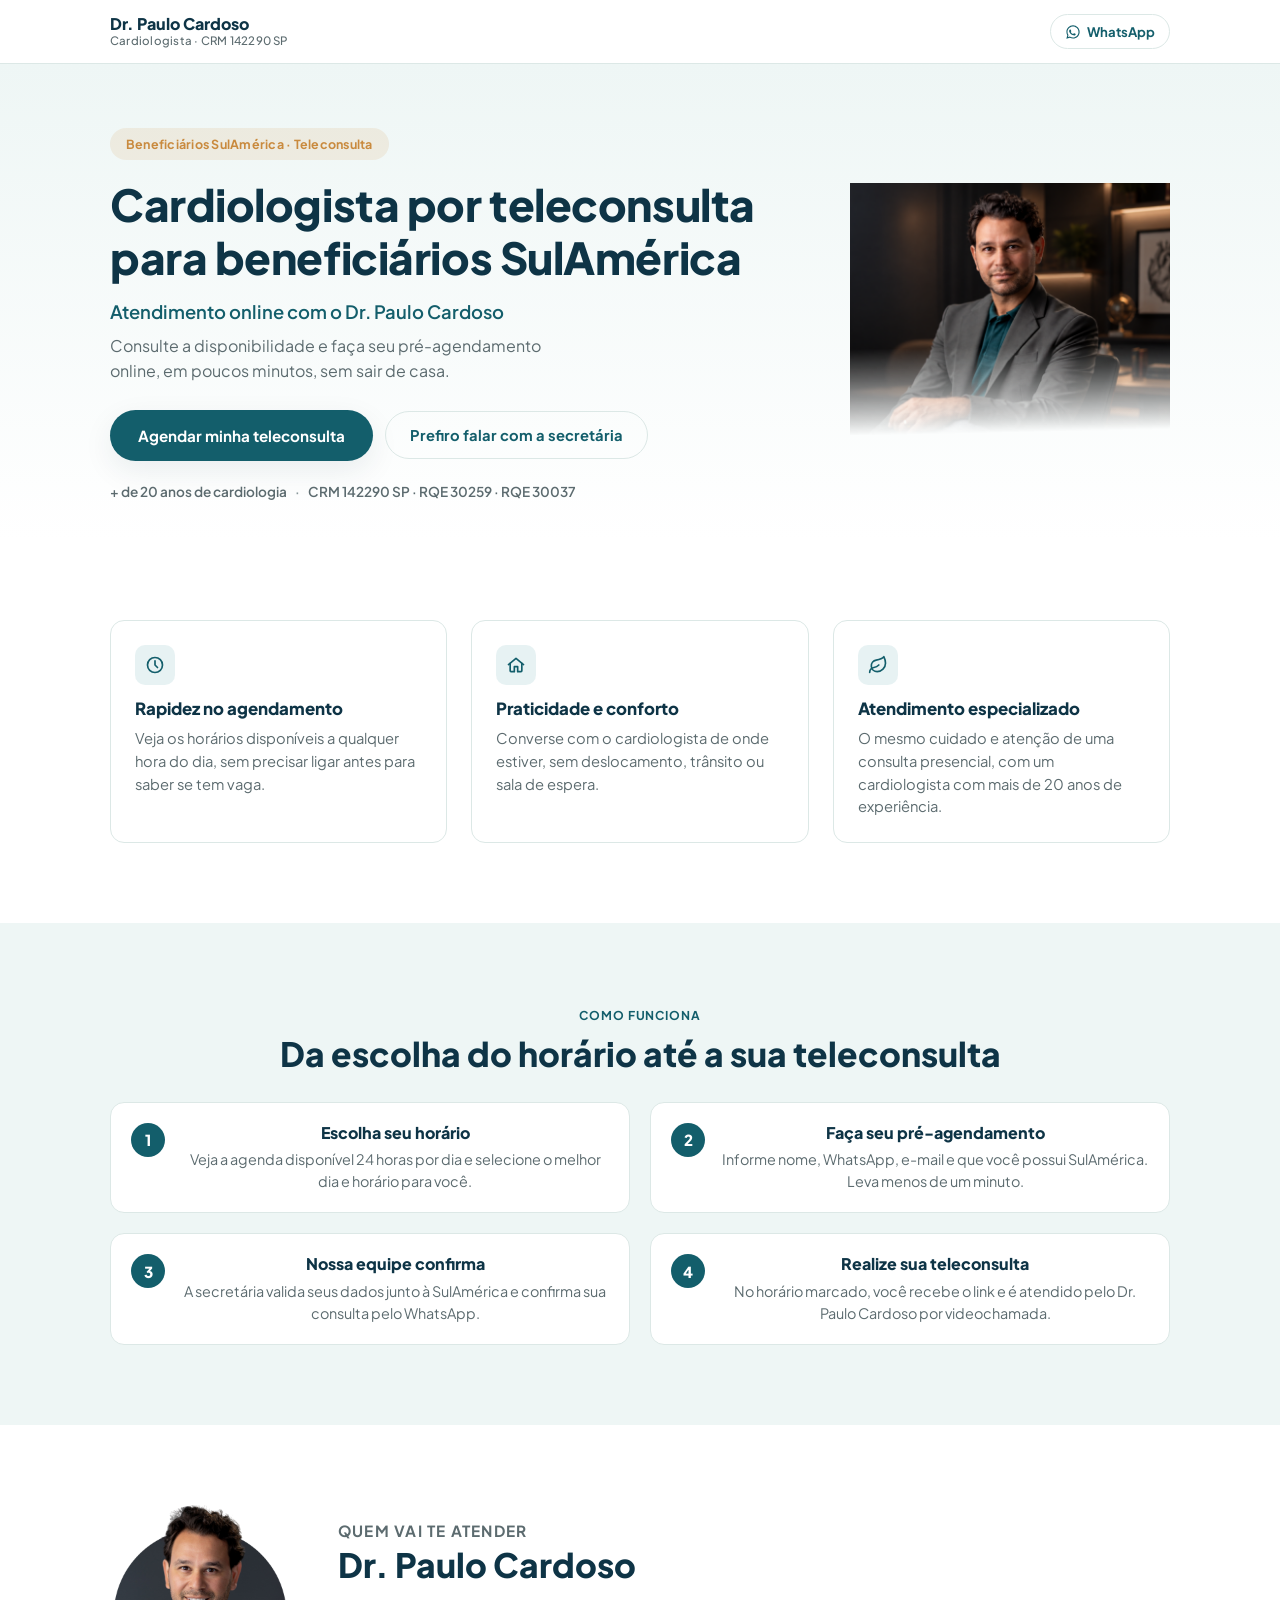
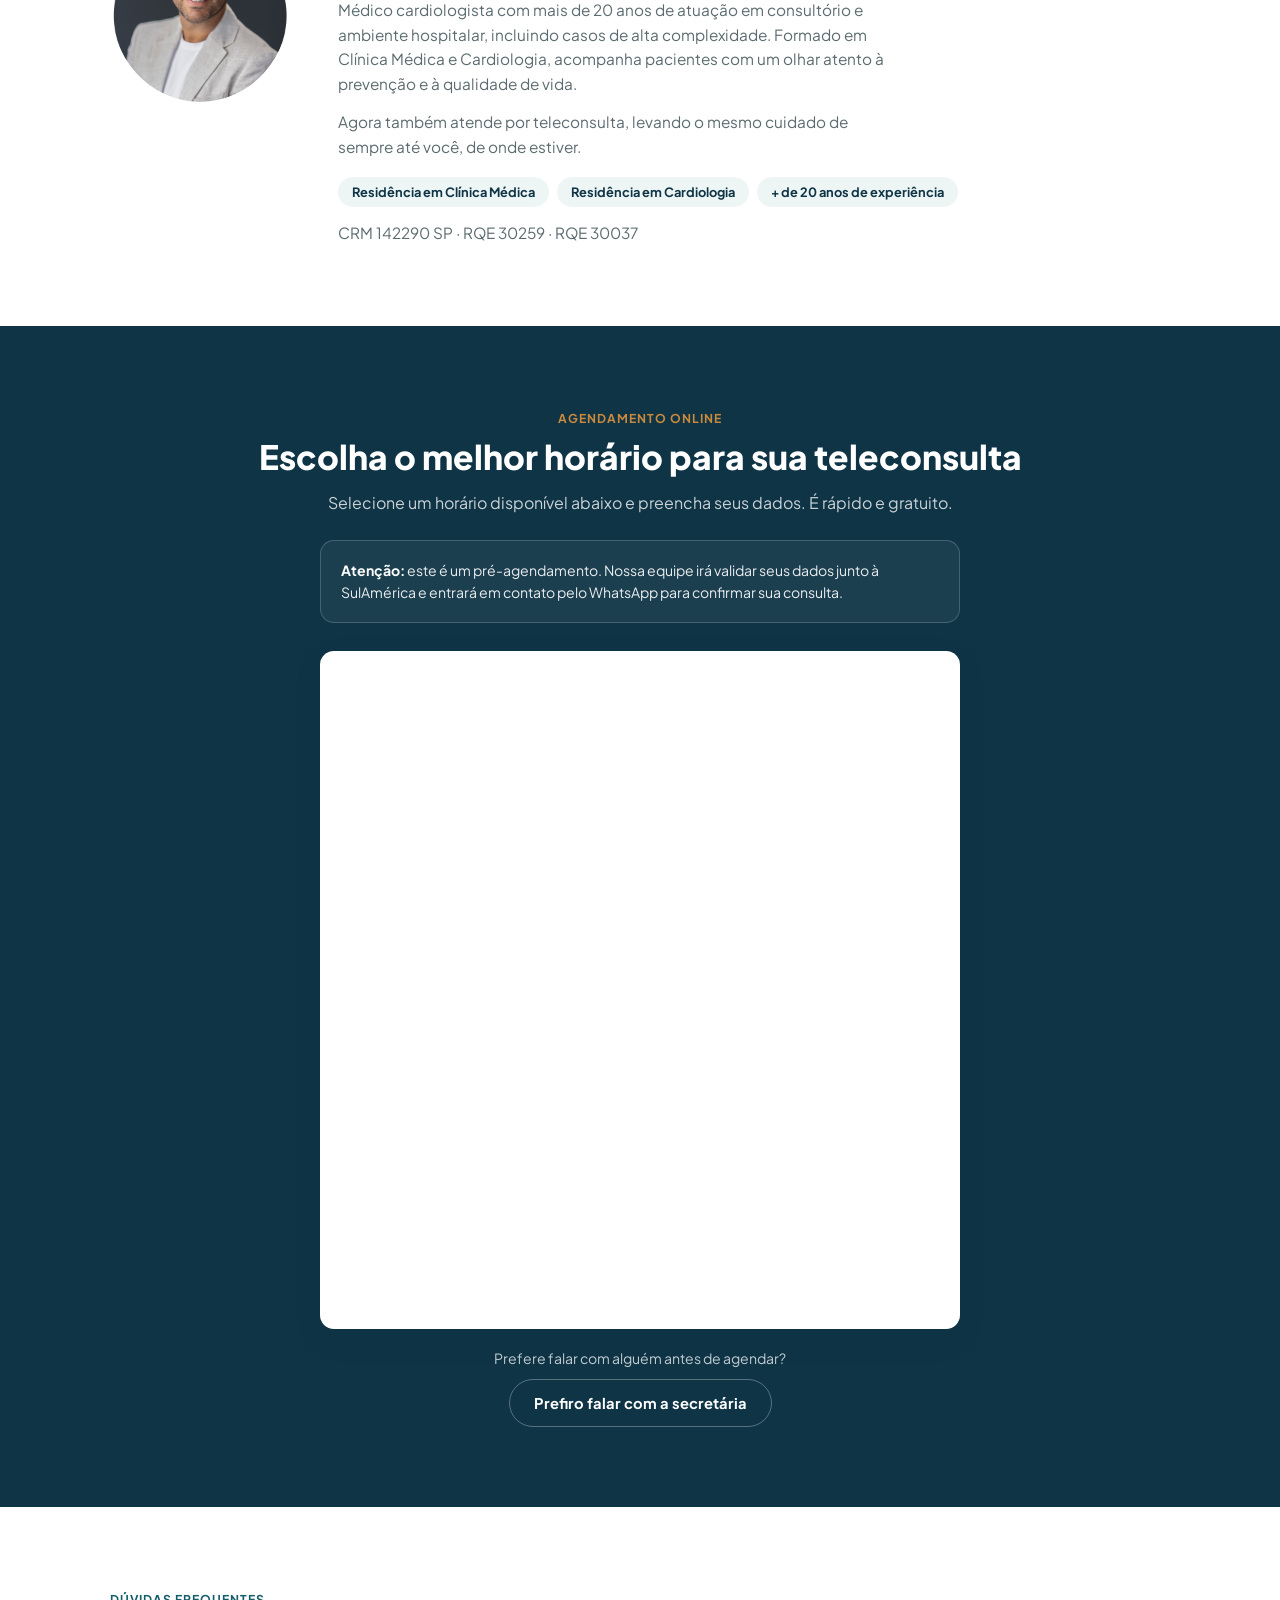
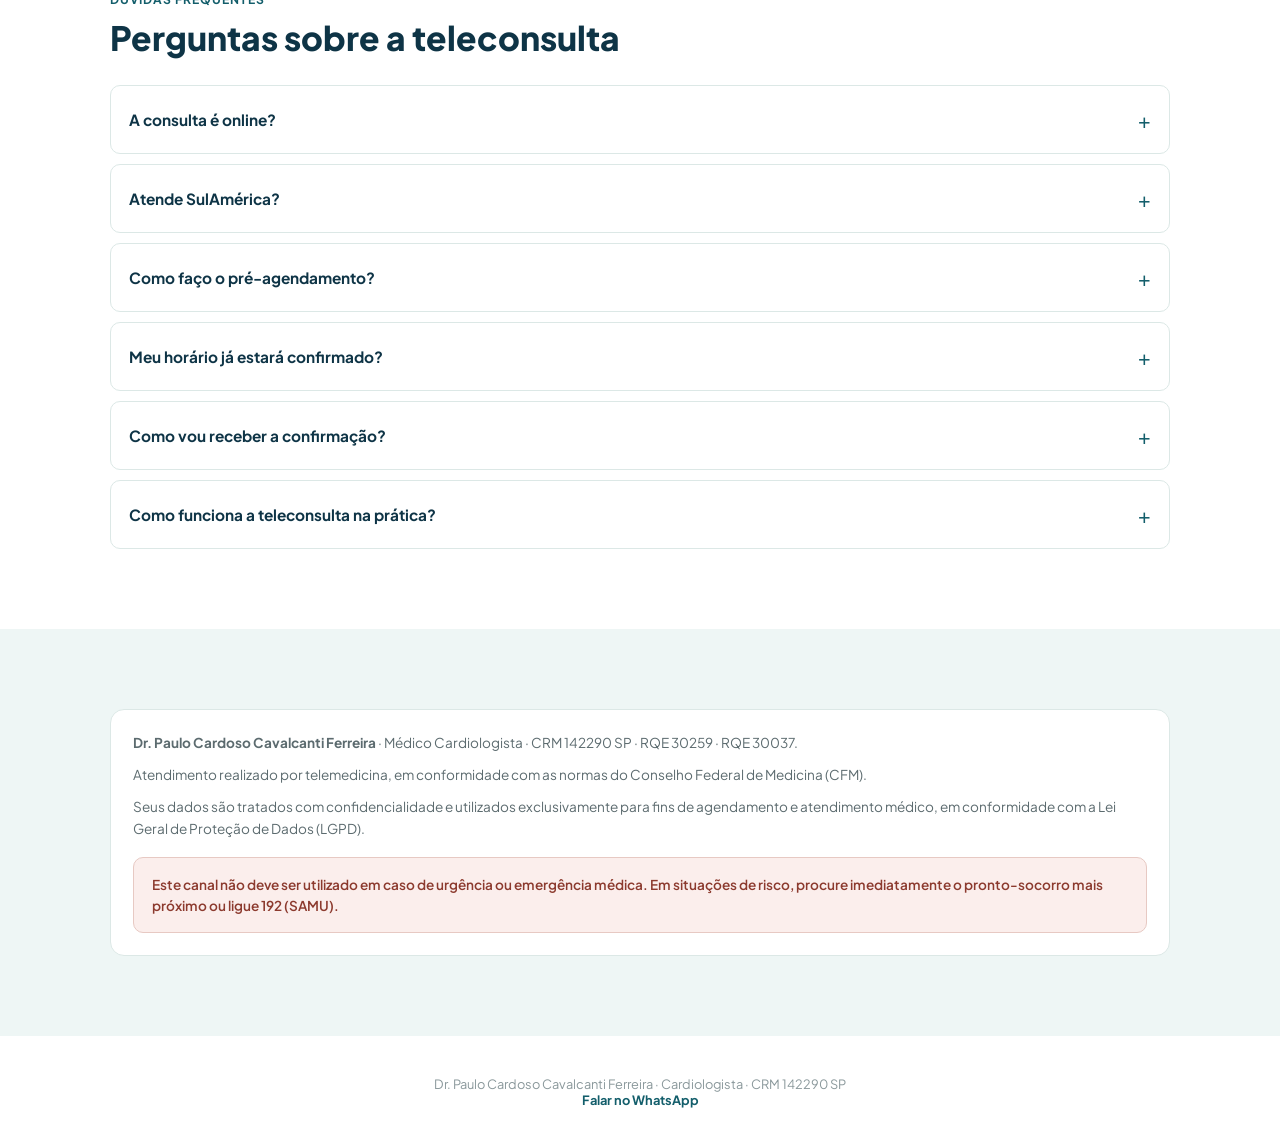
==== cardio-na-tela.html @ b30beec3 "Cria landing Cardio na Tela — teleconsulta SulAmérica Página independente para o funil de telemedici" ====
<!DOCTYPE html>
<html lang="pt-BR">
<head>
<meta charset="UTF-8" />
<meta name="viewport" content="width=device-width, initial-scale=1" />
<title>Cardiologista Online SulAmérica | Dr. Paulo Cardoso — Teleconsulta</title>
<meta name="description" content="Consulta online com cardiologista para beneficiários SulAmérica. Dr. Paulo Cardoso, mais de 20 anos de cardiologia. Faça seu pré-agendamento em poucos minutos, sem sair de casa." />
<meta name="robots" content="index, follow" />
<link rel="canonical" href="https://luzdavidasaude.com.br/cardio-na-tela" />

<!-- Open Graph -->
<meta property="og:type" content="website" />
<meta property="og:locale" content="pt_BR" />
<meta property="og:title" content="Cardiologista Online SulAmérica | Dr. Paulo Cardoso — Teleconsulta" />
<meta property="og:description" content="Atendimento por teleconsulta com o Dr. Paulo Cardoso para beneficiários SulAmérica. Agende em poucos minutos, sem sair de casa." />
<meta property="og:url" content="https://luzdavidasaude.com.br/cardio-na-tela" />
<meta property="og:image" content="https://luzdavidasaude.com.br/images/dr-paulo/dr-paulo-bio-foto.png" />
<meta name="twitter:card" content="summary_large_image" />

<link rel="preconnect" href="https://fonts.googleapis.com" />
<link rel="preconnect" href="https://fonts.gstatic.com" crossorigin />
<link href="https://fonts.googleapis.com/css2?family=Plus+Jakarta+Sans:wght@500;600;700;800&display=swap" rel="stylesheet" />
<link rel="stylesheet" href="cardio-na-tela.css" />

<!-- Meta Pixel Code -->
<script>
!function(f,b,e,v,n,t,s)
{if(f.fbq)return;n=f.fbq=function(){n.callMethod?
n.callMethod.apply(n,arguments):n.queue.push(arguments)};
if(!f._fbq)f._fbq=n;n.push=n;n.loaded=!0;n.version='2.0';
n.queue=[];t=b.createElement(e);t.async=!0;
t.src=v;s=b.getElementsByTagName(e)[0];
s.parentNode.insertBefore(t,s)}(window, document,'script',
'https://connect.facebook.net/en_US/fbevents.js');
fbq('init', '27556097847387788');
fbq('track', 'PageView');
</script>
<noscript><img height="1" width="1" style="display:none"
src="https://www.facebook.com/tr?id=27556097847387788&ev=PageView&noscript=1"
/></noscript>
<!-- End Meta Pixel Code -->

<!-- JSON-LD: Physician -->
<script type="application/ld+json">
{
  "@context": "https://schema.org",
  "@type": "Physician",
  "name": "Dr. Paulo Cardoso Cavalcanti Ferreira",
  "alternateName": "Dr. Paulo Cardoso",
  "medicalSpecialty": "Cardiovascular",
  "description": "Cardiologista com mais de 20 anos de experiência, atendimento por teleconsulta para beneficiários do convênio SulAmérica.",
  "url": "https://luzdavidasaude.com.br/cardio-na-tela",
  "image": "https://luzdavidasaude.com.br/images/dr-paulo/dr-paulo-bio-foto.png",
  "availableService": {
    "@type": "MedicalTherapy",
    "name": "Teleconsulta cardiológica",
    "description": "Consulta cardiológica realizada por videochamada."
  }
}
</script>

<!-- JSON-LD: FAQPage -->
<script type="application/ld+json">
{
  "@context": "https://schema.org",
  "@type": "FAQPage",
  "mainEntity": [
    {
      "@type": "Question",
      "name": "A consulta é online?",
      "acceptedAnswer": {
        "@type": "Answer",
        "text": "Sim. A consulta é 100% por videochamada (teleconsulta), com o mesmo cuidado e atenção de um atendimento presencial."
      }
    },
    {
      "@type": "Question",
      "name": "O Dr. Paulo Cardoso atende SulAmérica?",
      "acceptedAnswer": {
        "@type": "Answer",
        "text": "Sim. Este atendimento por teleconsulta é voltado especificamente para beneficiários do convênio SulAmérica."
      }
    },
    {
      "@type": "Question",
      "name": "Como faço o pré-agendamento?",
      "acceptedAnswer": {
        "@type": "Answer",
        "text": "Basta escolher um horário disponível na agenda online e informar seus dados básicos (nome, WhatsApp e e-mail). Leva menos de um minuto."
      }
    },
    {
      "@type": "Question",
      "name": "Meu horário já estará confirmado após o pré-agendamento?",
      "acceptedAnswer": {
        "@type": "Answer",
        "text": "Ainda não. É um pré-agendamento: nossa equipe valida seus dados junto à SulAmérica e confirma a consulta pelo WhatsApp."
      }
    },
    {
      "@type": "Question",
      "name": "Como vou receber a confirmação da consulta?",
      "acceptedAnswer": {
        "@type": "Answer",
        "text": "Pelo WhatsApp. Após a validação dos seus dados, nossa equipe entra em contato para confirmar data e horário."
      }
    },
    {
      "@type": "Question",
      "name": "Como funciona a teleconsulta na prática?",
      "acceptedAnswer": {
        "@type": "Answer",
        "text": "No dia e horário confirmados, você recebe um link de videochamada. Basta clicar no horário marcado para iniciar a consulta com o Dr. Paulo Cardoso, de onde estiver."
      }
    }
  ]
}
</script>
</head>
<body>

<main class="ctl-page">

  <header class="ctl-topbar">
    <div class="ctl-topbar-inner">
      <span class="ctl-brand">Dr. Paulo Cardoso <span class="ctl-brand-sub">Cardiologista · CRM 142290 SP</span></span>
      <a class="ctl-topbar-whatsapp" href="https://wa.me/5500000000000?text=Ol%C3%A1!%20Tenho%20SulAm%C3%A9rica%20e%20quero%20agendar%20uma%20teleconsulta%20com%20o%20Dr.%20Paulo%20Cardoso." target="_blank" rel="noopener noreferrer" data-ctl-whatsapp>
        <svg class="ctl-icon" viewBox="0 0 24 24" fill="currentColor"><path d="M12.04 2c-5.46 0-9.9 4.44-9.9 9.9 0 1.75.46 3.45 1.32 4.95L2 22l5.25-1.38a9.9 9.9 0 0 0 4.79 1.22h.01c5.46 0 9.9-4.44 9.9-9.9 0-2.64-1.03-5.12-2.9-6.99A9.82 9.82 0 0 0 12.04 2Zm0 1.67c2.19 0 4.25.85 5.8 2.4a8.2 8.2 0 0 1 2.4 5.83c0 4.55-3.7 8.24-8.25 8.24a8.2 8.2 0 0 1-4.19-1.15l-.3-.18-3.12.82.83-3.04-.2-.31a8.18 8.18 0 0 1-1.26-4.38c0-4.55 3.7-8.23 8.29-8.23Zm-4.42 4.6c-.16 0-.42.06-.64.3-.22.24-.84.82-.84 2s.86 2.32.98 2.48c.12.16 1.67 2.66 4.14 3.63 2.05.8 2.47.64 2.91.6.45-.04 1.46-.6 1.66-1.18.2-.58.2-1.07.14-1.18-.06-.1-.22-.16-.46-.28-.24-.12-1.46-.72-1.69-.8-.23-.08-.39-.12-.56.12-.16.24-.64.8-.78.97-.14.16-.29.18-.53.06-.24-.12-1.02-.38-1.94-1.2-.72-.64-1.2-1.43-1.34-1.67-.14-.24-.02-.37.1-.49.11-.11.24-.28.36-.42.12-.14.16-.24.24-.4.08-.16.04-.3-.02-.42-.06-.12-.56-1.37-.78-1.87-.2-.48-.41-.42-.56-.42Z"/></svg>
        WhatsApp
      </a>
    </div>
  </header>

  <!-- 1. HERO -->
  <section class="ctl-hero">
    <div class="ctl-hero-inner">
      <div class="ctl-hero-copy">
        <p class="ctl-chip">Beneficiários SulAmérica · Teleconsulta</p>
        <h1>Cardiologista por teleconsulta para beneficiários SulAmérica</h1>
        <p class="ctl-hero-sub">Atendimento online com o Dr. Paulo Cardoso</p>
        <p class="ctl-hero-text">Consulte a disponibilidade e faça seu pré-agendamento online, em poucos minutos, sem sair de casa.</p>
        <div class="ctl-hero-ctas">
          <a class="ctl-btn-primary" href="#agendar">Agendar minha teleconsulta</a>
          <a class="ctl-btn-ghost" href="https://wa.me/5500000000000?text=Ol%C3%A1!%20Tenho%20SulAm%C3%A9rica%20e%20quero%20agendar%20uma%20teleconsulta%20com%20o%20Dr.%20Paulo%20Cardoso." target="_blank" rel="noopener noreferrer" data-ctl-whatsapp>Prefiro falar com a secretária</a>
        </div>
        <div class="ctl-hero-trust">
          <span>+ de 20 anos de cardiologia</span>
          <span class="ctl-dot">·</span>
          <span>CRM 142290 SP · RQE 30259 · RQE 30037</span>
        </div>
      </div>
      <div class="ctl-hero-photo">
        <img src="images/dr-paulo/dr-paulo-cutout.png" alt="Dr. Paulo Cardoso, cardiologista, atendimento por teleconsulta para beneficiários SulAmérica" />
      </div>
    </div>
  </section>

  <!-- 2. PILARES -->
  <section class="ctl-section">
    <div class="ctl-wrap">
      <div class="ctl-pillars">
        <article class="ctl-pillar">
          <div class="ctl-pillar-icon">
            <svg viewBox="0 0 24 24" fill="none" stroke="currentColor" stroke-width="2" stroke-linecap="round" stroke-linejoin="round"><circle cx="12" cy="12" r="9"/><path d="M12 7v5l3 3"/></svg>
          </div>
          <h3>Rapidez no agendamento</h3>
          <p>Veja os horários disponíveis a qualquer hora do dia, sem precisar ligar antes para saber se tem vaga.</p>
        </article>
        <article class="ctl-pillar">
          <div class="ctl-pillar-icon">
            <svg viewBox="0 0 24 24" fill="none" stroke="currentColor" stroke-width="2" stroke-linecap="round" stroke-linejoin="round"><path d="M3 11.5 12 4l9 7.5"/><path d="M5 10v9a1 1 0 0 0 1 1h4v-6h4v6h4a1 1 0 0 0 1-1v-9"/></svg>
          </div>
          <h3>Praticidade e conforto</h3>
          <p>Converse com o cardiologista de onde estiver, sem deslocamento, trânsito ou sala de espera.</p>
        </article>
        <article class="ctl-pillar">
          <div class="ctl-pillar-icon">
            <svg viewBox="0 0 24 24" fill="none" stroke="currentColor" stroke-width="2" stroke-linecap="round" stroke-linejoin="round"><path d="M11 20A7 7 0 0 1 9.8 6.1C15.5 5 17 4.48 19 2c1 2 2 4.18 2 8 0 5.5-4.78 10-10 10Z"/><path d="M2 21c0-3 1.85-5.36 5.08-6C9.5 14.52 12 13 13 12"/></svg>
          </div>
          <h3>Atendimento especializado</h3>
          <p>O mesmo cuidado e atenção de uma consulta presencial, com um cardiologista com mais de 20 anos de experiência.</p>
        </article>
      </div>
    </div>
  </section>

  <!-- 3. COMO FUNCIONA -->
  <section class="ctl-section ctl-section-tint" id="como-funciona">
    <div class="ctl-wrap ctl-center">
      <p class="ctl-eyebrow">Como funciona</p>
      <h2 class="ctl-h2">Da escolha do horário até a sua teleconsulta</h2>
      <ol class="ctl-steps">
        <li>
          <span class="ctl-step-num">1</span>
          <div>
            <h3>Escolha seu horário</h3>
            <p>Veja a agenda disponível 24 horas por dia e selecione o melhor dia e horário para você.</p>
          </div>
        </li>
        <li>
          <span class="ctl-step-num">2</span>
          <div>
            <h3>Faça seu pré-agendamento</h3>
            <p>Informe nome, WhatsApp, e-mail e que você possui SulAmérica. Leva menos de um minuto.</p>
          </div>
        </li>
        <li>
          <span class="ctl-step-num">3</span>
          <div>
            <h3>Nossa equipe confirma</h3>
            <p>A secretária valida seus dados junto à SulAmérica e confirma sua consulta pelo WhatsApp.</p>
          </div>
        </li>
        <li>
          <span class="ctl-step-num">4</span>
          <div>
            <h3>Realize sua teleconsulta</h3>
            <p>No horário marcado, você recebe o link e é atendido pelo Dr. Paulo Cardoso por videochamada.</p>
          </div>
        </li>
      </ol>
    </div>
  </section>

  <!-- 4. SOBRE -->
  <section class="ctl-section" id="sobre">
    <div class="ctl-wrap">
      <div class="ctl-sobre">
        <div class="ctl-sobre-photo">
          <img src="images/dr-paulo/dr-paulo-bio-foto.png" alt="Dr. Paulo Cardoso" />
        </div>
        <div class="ctl-sobre-copy">
          <p class="ctl-eyebrow">Quem vai te atender</p>
          <h2 class="ctl-h2">Dr. Paulo Cardoso</h2>
          <p>Médico cardiologista com mais de 20 anos de atuação em consultório e ambiente hospitalar, incluindo casos de alta complexidade. Formado em Clínica Médica e Cardiologia, acompanha pacientes com um olhar atento à prevenção e à qualidade de vida.</p>
          <p>Agora também atende por teleconsulta, levando o mesmo cuidado de sempre até você, de onde estiver.</p>
          <ul class="ctl-credential-list">
            <li>Residência em Clínica Médica</li>
            <li>Residência em Cardiologia</li>
            <li>+ de 20 anos de experiência</li>
          </ul>
          <p class="ctl-crm-line">CRM 142290 SP · RQE 30259 · RQE 30037</p>
        </div>
      </div>
    </div>
  </section>

  <!-- 5. AGENDAR -->
  <section class="ctl-section ctl-section-dark ctl-center" id="agendar">
    <div class="ctl-wrap">
      <p class="ctl-eyebrow">Agendamento online</p>
      <h2 class="ctl-h2">Escolha o melhor horário para sua teleconsulta</h2>
      <p class="ctl-lede" style="margin-left:auto;margin-right:auto;">Selecione um horário disponível abaixo e preencha seus dados. É rápido e gratuito.</p>

      <div class="ctl-agendar-callout">
        <strong>Atenção:</strong> este é um pré-agendamento. Nossa equipe irá validar seus dados junto à SulAmérica e entrará em contato pelo WhatsApp para confirmar sua consulta.
      </div>

      <div class="ctl-calendly-card">
        <!-- Calendly inline widget — substituir data-url pelo link real da agenda antes de publicar -->
        <div class="ctl-calendly-wrap calendly-inline-widget" data-url="https://calendly.com/SUBSTITUIR-LINK-DA-AGENDA" style="min-width:280px;height:650px;"></div>
      </div>
      <script src="https://assets.calendly.com/assets/external/widget.js" async></script>

      <div class="ctl-agendar-alt">
        <p>Prefere falar com alguém antes de agendar?</p>
        <a class="ctl-btn-ghost" href="https://wa.me/5500000000000?text=Ol%C3%A1!%20Tenho%20SulAm%C3%A9rica%20e%20quero%20agendar%20uma%20teleconsulta%20com%20o%20Dr.%20Paulo%20Cardoso." target="_blank" rel="noopener noreferrer" data-ctl-whatsapp>Prefiro falar com a secretária</a>
      </div>
    </div>
  </section>

  <!-- 6. FAQ -->
  <section class="ctl-section" id="faq">
    <div class="ctl-wrap">
      <p class="ctl-eyebrow">Dúvidas frequentes</p>
      <h2 class="ctl-h2">Perguntas sobre a teleconsulta</h2>
      <div class="ctl-faq">
        <details>
          <summary>A consulta é online?</summary>
          <p>Sim. A consulta é 100% por videochamada (teleconsulta), com o mesmo cuidado e atenção de um atendimento presencial.</p>
        </details>
        <details>
          <summary>Atende SulAmérica?</summary>
          <p>Sim. Este atendimento por teleconsulta é voltado especificamente para beneficiários do convênio SulAmérica.</p>
        </details>
        <details>
          <summary>Como faço o pré-agendamento?</summary>
          <p>Basta escolher um horário disponível na agenda online acima e informar seus dados básicos (nome, WhatsApp e e-mail). Leva menos de um minuto.</p>
        </details>
        <details>
          <summary>Meu horário já estará confirmado?</summary>
          <p>Ainda não. O que você faz na agenda é um pré-agendamento: nossa equipe valida seus dados junto à SulAmérica e confirma a consulta pelo WhatsApp.</p>
        </details>
        <details>
          <summary>Como vou receber a confirmação?</summary>
          <p>Pelo WhatsApp. Após a validação dos seus dados, nossa equipe entra em contato para confirmar data e horário da sua teleconsulta.</p>
        </details>
        <details>
          <summary>Como funciona a teleconsulta na prática?</summary>
          <p>No dia e horário confirmados, você recebe um link de videochamada. Basta clicar no horário marcado para iniciar a consulta com o Dr. Paulo Cardoso, de onde estiver.</p>
        </details>
      </div>
    </div>
  </section>

  <!-- 7. INFORMAÇÕES / LGPD -->
  <section class="ctl-section ctl-section-tint">
    <div class="ctl-wrap">
      <div class="ctl-info-card">
        <p><strong>Dr. Paulo Cardoso Cavalcanti Ferreira</strong> · Médico Cardiologista · CRM 142290 SP · RQE 30259 · RQE 30037.</p>
        <p>Atendimento realizado por telemedicina, em conformidade com as normas do Conselho Federal de Medicina (CFM).</p>
        <p>Seus dados são tratados com confidencialidade e utilizados exclusivamente para fins de agendamento e atendimento médico, em conformidade com a Lei Geral de Proteção de Dados (LGPD).</p>
        <div class="ctl-emergency">
          Este canal não deve ser utilizado em caso de urgência ou emergência médica. Em situações de risco, procure imediatamente o pronto-socorro mais próximo ou ligue 192 (SAMU).
        </div>
      </div>
    </div>
  </section>

  <!-- FOOTER -->
  <footer class="ctl-footer">
    <p>Dr. Paulo Cardoso Cavalcanti Ferreira · Cardiologista · CRM 142290 SP</p>
    <p><a href="https://wa.me/5500000000000" target="_blank" rel="noopener noreferrer" data-ctl-whatsapp>Falar no WhatsApp</a></p>
  </footer>

  <!-- STICKY CTA MOBILE -->
  <div class="ctl-sticky-cta">
    <a class="ctl-btn-primary" href="#agendar">Agendar teleconsulta</a>
  </div>

</main>

<script>
  // Dispara evento Contact do Meta Pixel ao clicar em qualquer botão de WhatsApp
  document.querySelectorAll('[data-ctl-whatsapp]').forEach(function (el) {
    el.addEventListener('click', function () {
      if (typeof fbq === 'function') fbq('track', 'Contact');
    });
  });

  // Dispara evento Lead do Meta Pixel quando o pré-agendamento é concluído no Calendly
  window.addEventListener('message', function (e) {
    if (e.data && e.data.event === 'calendly.event_scheduled') {
      if (typeof fbq === 'function') fbq('track', 'Lead');
    }
  });
</script>

</body>
</html>
---- cardio-na-tela.css ----
/* Cardio na Tela — Teleconsulta SulAmérica com o Dr. Paulo Cardoso */
/* Identidade própria, separada da Luz da Vida: tom "saúde digital" claro, */
/* rápido e objetivo — não a estética premium grafite/champagne da consulta particular. */

:root {
  --ctl-navy: #0e3446;
  --ctl-navy-deep: #082531;
  --ctl-teal: #1c7d8c;
  --ctl-teal-dark: #135e6b;
  --ctl-teal-soft: rgba(28, 125, 140, 0.1);
  --ctl-mint: #eef6f5;
  --ctl-white: #ffffff;
  --ctl-ink: #152228;
  --ctl-grey: #5c6b6f;
  --ctl-grey-soft: #8a989b;
  --ctl-line: #dce8e6;
  --ctl-amber: #c98a3e;
  --ctl-amber-soft: rgba(201, 138, 62, 0.12);
  --ctl-danger-bg: #fbeeec;
  --ctl-danger-line: #e7c9c3;
  --ctl-danger-text: #8c3a2e;
  --ctl-font: "Plus Jakarta Sans", -apple-system, "Segoe UI", sans-serif;
  --ctl-radius: 14px;
  --ctl-radius-sm: 10px;
  --ctl-shadow: 0 10px 30px rgba(14, 52, 70, 0.08);
}

html,
body {
  margin: 0;
  overflow-x: hidden;
  scroll-behavior: smooth;
}

body {
  background: var(--ctl-white);
}

.ctl-page {
  font-family: var(--ctl-font);
  color: var(--ctl-ink);
  background: var(--ctl-white);
}

.ctl-page * {
  box-sizing: border-box;
}

.ctl-wrap {
  max-width: 1100px;
  margin: 0 auto;
  padding: 0 20px;
}

h1,
h2,
h3 {
  font-family: var(--ctl-font);
  margin: 0;
  color: var(--ctl-navy);
  line-height: 1.2;
}

p {
  margin: 0;
}

a {
  color: inherit;
}

/* ---- Topbar ---- */

.ctl-topbar {
  position: sticky;
  top: 0;
  z-index: 20;
  background: var(--ctl-white);
  border-bottom: 1px solid var(--ctl-line);
}

.ctl-topbar-inner {
  max-width: 1100px;
  margin: 0 auto;
  padding: 14px 20px;
  display: flex;
  align-items: center;
  justify-content: space-between;
  gap: 12px;
}

.ctl-brand {
  font-weight: 800;
  font-size: 1rem;
  color: var(--ctl-navy);
  display: flex;
  flex-direction: column;
  line-height: 1.25;
}

.ctl-brand-sub {
  font-weight: 500;
  font-size: 0.72rem;
  color: var(--ctl-grey);
  letter-spacing: 0.02em;
}

.ctl-topbar-whatsapp {
  display: inline-flex;
  align-items: center;
  gap: 6px;
  text-decoration: none;
  font-weight: 700;
  font-size: 0.82rem;
  color: var(--ctl-teal-dark);
  border: 1px solid var(--ctl-line);
  border-radius: 999px;
  padding: 8px 14px;
  white-space: nowrap;
  transition: border-color 0.2s ease, background 0.2s ease;
}

.ctl-topbar-whatsapp:hover {
  border-color: var(--ctl-teal);
  background: var(--ctl-teal-soft);
}

.ctl-topbar-whatsapp .ctl-icon {
  width: 16px;
  height: 16px;
  flex-shrink: 0;
}

/* ---- Sections / generic ---- */

.ctl-section {
  padding: 56px 0;
}

.ctl-section-tint {
  background: var(--ctl-mint);
}

.ctl-section-dark {
  background: var(--ctl-navy);
  color: var(--ctl-white);
}

.ctl-section-dark h2,
.ctl-section-dark h3 {
  color: var(--ctl-white);
}

.ctl-eyebrow {
  display: inline-flex;
  align-items: center;
  gap: 8px;
  font-weight: 700;
  font-size: 0.76rem;
  letter-spacing: 0.08em;
  text-transform: uppercase;
  color: var(--ctl-teal-dark);
  margin: 0 0 10px;
}

.ctl-section-dark .ctl-eyebrow {
  color: var(--ctl-amber);
}

.ctl-center {
  text-align: center;
}

.ctl-h2 {
  font-size: 1.7rem;
  font-weight: 800;
  text-wrap: balance;
}

.ctl-lede {
  margin: 14px 0 0;
  color: var(--ctl-grey);
  font-size: 1rem;
  line-height: 1.6;
  max-width: 640px;
}

.ctl-section-dark .ctl-lede {
  color: rgba(255, 255, 255, 0.78);
}

/* ---- Buttons ---- */

.ctl-btn-primary {
  display: inline-flex;
  align-items: center;
  justify-content: center;
  gap: 8px;
  background: var(--ctl-teal-dark);
  color: var(--ctl-white);
  text-decoration: none;
  font-weight: 700;
  font-size: 0.95rem;
  padding: 16px 28px;
  border-radius: 999px;
  box-shadow: var(--ctl-shadow);
  transition: background 0.2s ease, transform 0.15s ease;
  border: none;
  cursor: pointer;
}

.ctl-btn-primary:hover {
  background: var(--ctl-teal);
  transform: translateY(-1px);
}

.ctl-btn-ghost {
  display: inline-flex;
  align-items: center;
  justify-content: center;
  gap: 8px;
  background: transparent;
  color: var(--ctl-teal-dark);
  text-decoration: none;
  font-weight: 700;
  font-size: 0.92rem;
  padding: 14px 24px;
  border-radius: 999px;
  border: 1.5px solid var(--ctl-line);
  transition: border-color 0.2s ease, background 0.2s ease;
}

.ctl-btn-ghost:hover {
  border-color: var(--ctl-teal);
  background: var(--ctl-teal-soft);
}

.ctl-section-dark .ctl-btn-ghost {
  color: var(--ctl-white);
  border-color: rgba(255, 255, 255, 0.3);
}

.ctl-section-dark .ctl-btn-ghost:hover {
  border-color: var(--ctl-white);
  background: rgba(255, 255, 255, 0.08);
}

/* ---- Hero ---- */

.ctl-hero {
  background: linear-gradient(180deg, var(--ctl-mint) 0%, var(--ctl-white) 100%);
  padding: 40px 0 24px;
}

.ctl-hero-inner {
  max-width: 1100px;
  margin: 0 auto;
  padding: 0 20px;
  display: flex;
  flex-direction: column-reverse;
  gap: 24px;
  align-items: center;
}

.ctl-hero-copy {
  text-align: center;
}

.ctl-chip {
  display: inline-flex;
  align-items: center;
  gap: 8px;
  background: var(--ctl-amber-soft);
  color: var(--ctl-amber);
  font-weight: 700;
  font-size: 0.78rem;
  letter-spacing: 0.02em;
  padding: 8px 16px;
  border-radius: 999px;
  margin: 0 0 18px;
}

.ctl-hero h1 {
  font-size: 2rem;
  font-weight: 800;
  letter-spacing: -0.01em;
  text-wrap: balance;
}

.ctl-hero-sub {
  margin: 16px 0 0;
  font-size: 1.15rem;
  font-weight: 600;
  color: var(--ctl-teal-dark);
}

.ctl-hero-text {
  margin: 10px 0 0;
  font-size: 1rem;
  color: var(--ctl-grey);
  line-height: 1.6;
  max-width: 480px;
  margin-left: auto;
  margin-right: auto;
}

.ctl-hero-ctas {
  display: flex;
  flex-direction: column;
  gap: 12px;
  margin: 26px 0 0;
  align-items: center;
}

.ctl-hero-trust {
  margin: 22px 0 0;
  display: flex;
  align-items: center;
  justify-content: center;
  gap: 8px;
  flex-wrap: wrap;
  font-size: 0.85rem;
  color: var(--ctl-grey);
  font-weight: 600;
}

.ctl-dot {
  color: var(--ctl-grey-soft);
}

.ctl-hero-photo {
  width: min(280px, 70vw);
  margin: 0 auto;
}

.ctl-hero-photo img {
  display: block;
  width: 100%;
  height: auto;
}

/* ---- Pillars ---- */

.ctl-pillars {
  display: grid;
  grid-template-columns: 1fr;
  gap: 16px;
}

.ctl-pillar {
  background: var(--ctl-white);
  border: 1px solid var(--ctl-line);
  border-radius: var(--ctl-radius);
  padding: 24px;
  text-align: left;
}

.ctl-pillar-icon {
  width: 40px;
  height: 40px;
  border-radius: 10px;
  background: var(--ctl-teal-soft);
  color: var(--ctl-teal-dark);
  display: flex;
  align-items: center;
  justify-content: center;
  margin: 0 0 14px;
}

.ctl-pillar-icon svg {
  width: 20px;
  height: 20px;
}

.ctl-pillar h3 {
  font-size: 1.05rem;
  font-weight: 800;
  margin: 0 0 8px;
}

.ctl-pillar p {
  font-size: 0.92rem;
  color: var(--ctl-grey);
  line-height: 1.55;
}

/* ---- Steps ---- */

.ctl-steps {
  list-style: none;
  margin: 28px 0 0;
  padding: 0;
  display: grid;
  grid-template-columns: 1fr;
  gap: 18px;
}

.ctl-steps li {
  display: flex;
  gap: 16px;
  align-items: flex-start;
  background: var(--ctl-white);
  border: 1px solid var(--ctl-line);
  border-radius: var(--ctl-radius);
  padding: 20px;
}

.ctl-step-num {
  flex-shrink: 0;
  width: 34px;
  height: 34px;
  border-radius: 50%;
  background: var(--ctl-teal-dark);
  color: var(--ctl-white);
  font-weight: 800;
  font-size: 0.95rem;
  display: flex;
  align-items: center;
  justify-content: center;
}

.ctl-steps h3 {
  font-size: 1rem;
  font-weight: 800;
  margin: 0 0 6px;
}

.ctl-steps p {
  font-size: 0.9rem;
  color: var(--ctl-grey);
  line-height: 1.55;
}

/* ---- Sobre ---- */

.ctl-sobre {
  display: flex;
  flex-direction: column;
  gap: 28px;
  align-items: center;
}

.ctl-sobre-photo {
  width: min(180px, 50vw);
  flex-shrink: 0;
}

.ctl-sobre-photo img {
  display: block;
  width: 100%;
  height: auto;
  border-radius: 50%;
}

.ctl-sobre-copy {
  text-align: center;
}

.ctl-sobre-copy p {
  margin: 14px 0 0;
  color: var(--ctl-grey);
  line-height: 1.6;
  font-size: 0.96rem;
}

.ctl-credential-list {
  list-style: none;
  margin: 18px 0 0;
  padding: 0;
  display: inline-flex;
  flex-wrap: wrap;
  gap: 8px;
  justify-content: center;
}

.ctl-credential-list li {
  background: var(--ctl-mint);
  color: var(--ctl-navy);
  font-size: 0.8rem;
  font-weight: 700;
  padding: 7px 14px;
  border-radius: 999px;
}

.ctl-crm-line {
  margin: 18px 0 0;
  font-size: 0.82rem;
  color: var(--ctl-grey-soft);
}

/* ---- Agendar ---- */

.ctl-agendar-callout {
  background: rgba(255, 255, 255, 0.06);
  border: 1px solid rgba(255, 255, 255, 0.18);
  border-radius: var(--ctl-radius);
  padding: 18px 20px;
  margin: 24px 0 0;
  font-size: 0.88rem;
  line-height: 1.6;
  color: rgba(255, 255, 255, 0.9);
  text-align: left;
  max-width: 640px;
  margin-left: auto;
  margin-right: auto;
}

.ctl-agendar-callout strong {
  color: var(--ctl-white);
}

.ctl-calendly-card {
  background: var(--ctl-white);
  border-radius: var(--ctl-radius);
  padding: 14px;
  margin: 28px auto 0;
  max-width: 640px;
  box-shadow: var(--ctl-shadow);
}

.ctl-calendly-wrap {
  min-height: 650px;
}

.ctl-agendar-alt {
  margin: 20px 0 0;
  font-size: 0.88rem;
  color: rgba(255, 255, 255, 0.75);
}

.ctl-agendar-alt .ctl-btn-ghost {
  margin-top: 12px;
}

/* ---- FAQ ---- */

.ctl-faq {
  margin: 28px 0 0;
  display: flex;
  flex-direction: column;
  gap: 10px;
}

.ctl-faq details {
  background: var(--ctl-white);
  border: 1px solid var(--ctl-line);
  border-radius: var(--ctl-radius-sm);
  padding: 4px 18px;
}

.ctl-faq summary {
  cursor: pointer;
  list-style: none;
  padding: 16px 0;
  font-weight: 700;
  font-size: 0.96rem;
  color: var(--ctl-navy);
  display: flex;
  align-items: center;
  justify-content: space-between;
  gap: 12px;
}

.ctl-faq summary::-webkit-details-marker {
  display: none;
}

.ctl-faq summary::after {
  content: "+";
  font-size: 1.3rem;
  font-weight: 400;
  color: var(--ctl-teal-dark);
  flex-shrink: 0;
  transition: transform 0.2s ease;
}

.ctl-faq details[open] summary::after {
  transform: rotate(45deg);
}

.ctl-faq p {
  margin: 0 0 16px;
  font-size: 0.9rem;
  color: var(--ctl-grey);
  line-height: 1.6;
}

/* ---- Info / LGPD ---- */

.ctl-info-card {
  background: var(--ctl-white);
  border: 1px solid var(--ctl-line);
  border-radius: var(--ctl-radius);
  padding: 22px;
  font-size: 0.85rem;
  color: var(--ctl-grey);
  line-height: 1.6;
}

.ctl-info-card p + p {
  margin-top: 10px;
}

.ctl-emergency {
  margin-top: 18px;
  background: var(--ctl-danger-bg);
  border: 1px solid var(--ctl-danger-line);
  border-radius: var(--ctl-radius-sm);
  padding: 16px 18px;
  color: var(--ctl-danger-text);
  font-size: 0.85rem;
  font-weight: 600;
  line-height: 1.55;
}

/* ---- Footer ---- */

.ctl-footer {
  padding: 32px 0 100px;
  text-align: center;
  color: var(--ctl-grey-soft);
  font-size: 0.8rem;
}

.ctl-footer a {
  color: var(--ctl-teal-dark);
  font-weight: 700;
  text-decoration: none;
}

/* ---- Sticky mobile CTA ---- */

.ctl-sticky-cta {
  position: fixed;
  left: 0;
  right: 0;
  bottom: 0;
  z-index: 30;
  background: var(--ctl-white);
  border-top: 1px solid var(--ctl-line);
  padding: 12px 16px calc(12px + env(safe-area-inset-bottom, 0px));
  box-shadow: 0 -6px 20px rgba(14, 52, 70, 0.1);
}

.ctl-sticky-cta .ctl-btn-primary {
  width: 100%;
}

/* ---- Icons ---- */

.ctl-icon {
  width: 18px;
  height: 18px;
}

/* ---- Desktop ---- */

@media (min-width: 760px) {
  .ctl-section {
    padding: 80px 0;
  }

  .ctl-hero {
    padding: 64px 0 40px;
  }

  .ctl-hero-inner {
    flex-direction: row;
    text-align: left;
    gap: 56px;
  }

  .ctl-hero-copy {
    text-align: left;
    flex: 1;
  }

  .ctl-hero h1 {
    font-size: 2.75rem;
  }

  .ctl-hero-text {
    margin-left: 0;
    margin-right: 0;
  }

  .ctl-hero-ctas {
    flex-direction: row;
    align-items: center;
    justify-content: flex-start;
  }

  .ctl-hero-trust {
    justify-content: flex-start;
  }

  .ctl-hero-photo {
    width: 320px;
    flex-shrink: 0;
  }

  .ctl-h2 {
    font-size: 2.1rem;
  }

  .ctl-pillars {
    grid-template-columns: repeat(3, 1fr);
    gap: 24px;
  }

  .ctl-steps {
    grid-template-columns: repeat(2, 1fr);
    gap: 20px;
  }

  .ctl-sobre {
    flex-direction: row;
    text-align: left;
    gap: 48px;
    align-items: flex-start;
  }

  .ctl-sobre-copy {
    text-align: left;
  }

  .ctl-sobre-copy p {
    max-width: 560px;
  }

  .ctl-credential-list {
    justify-content: flex-start;
  }

  .ctl-sticky-cta {
    display: none;
  }

  .ctl-footer {
    padding: 40px 0;
  }
}
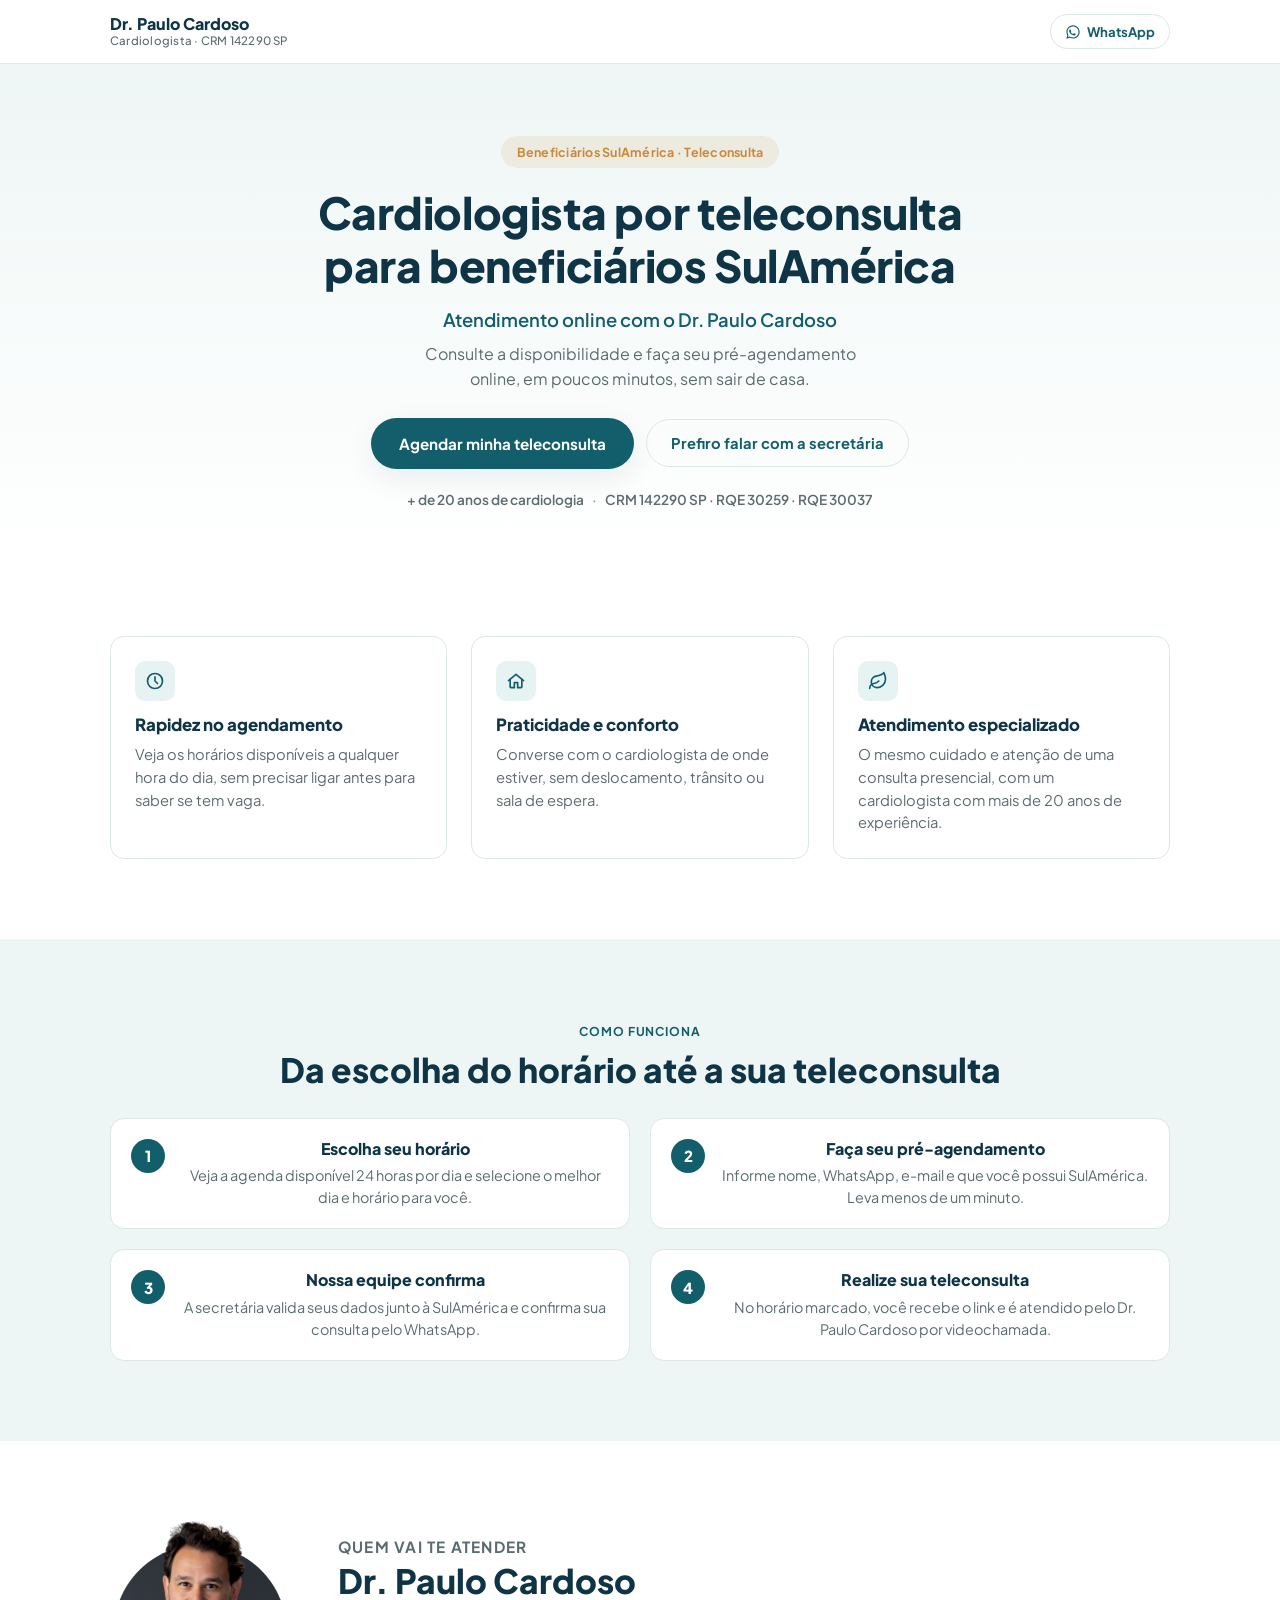
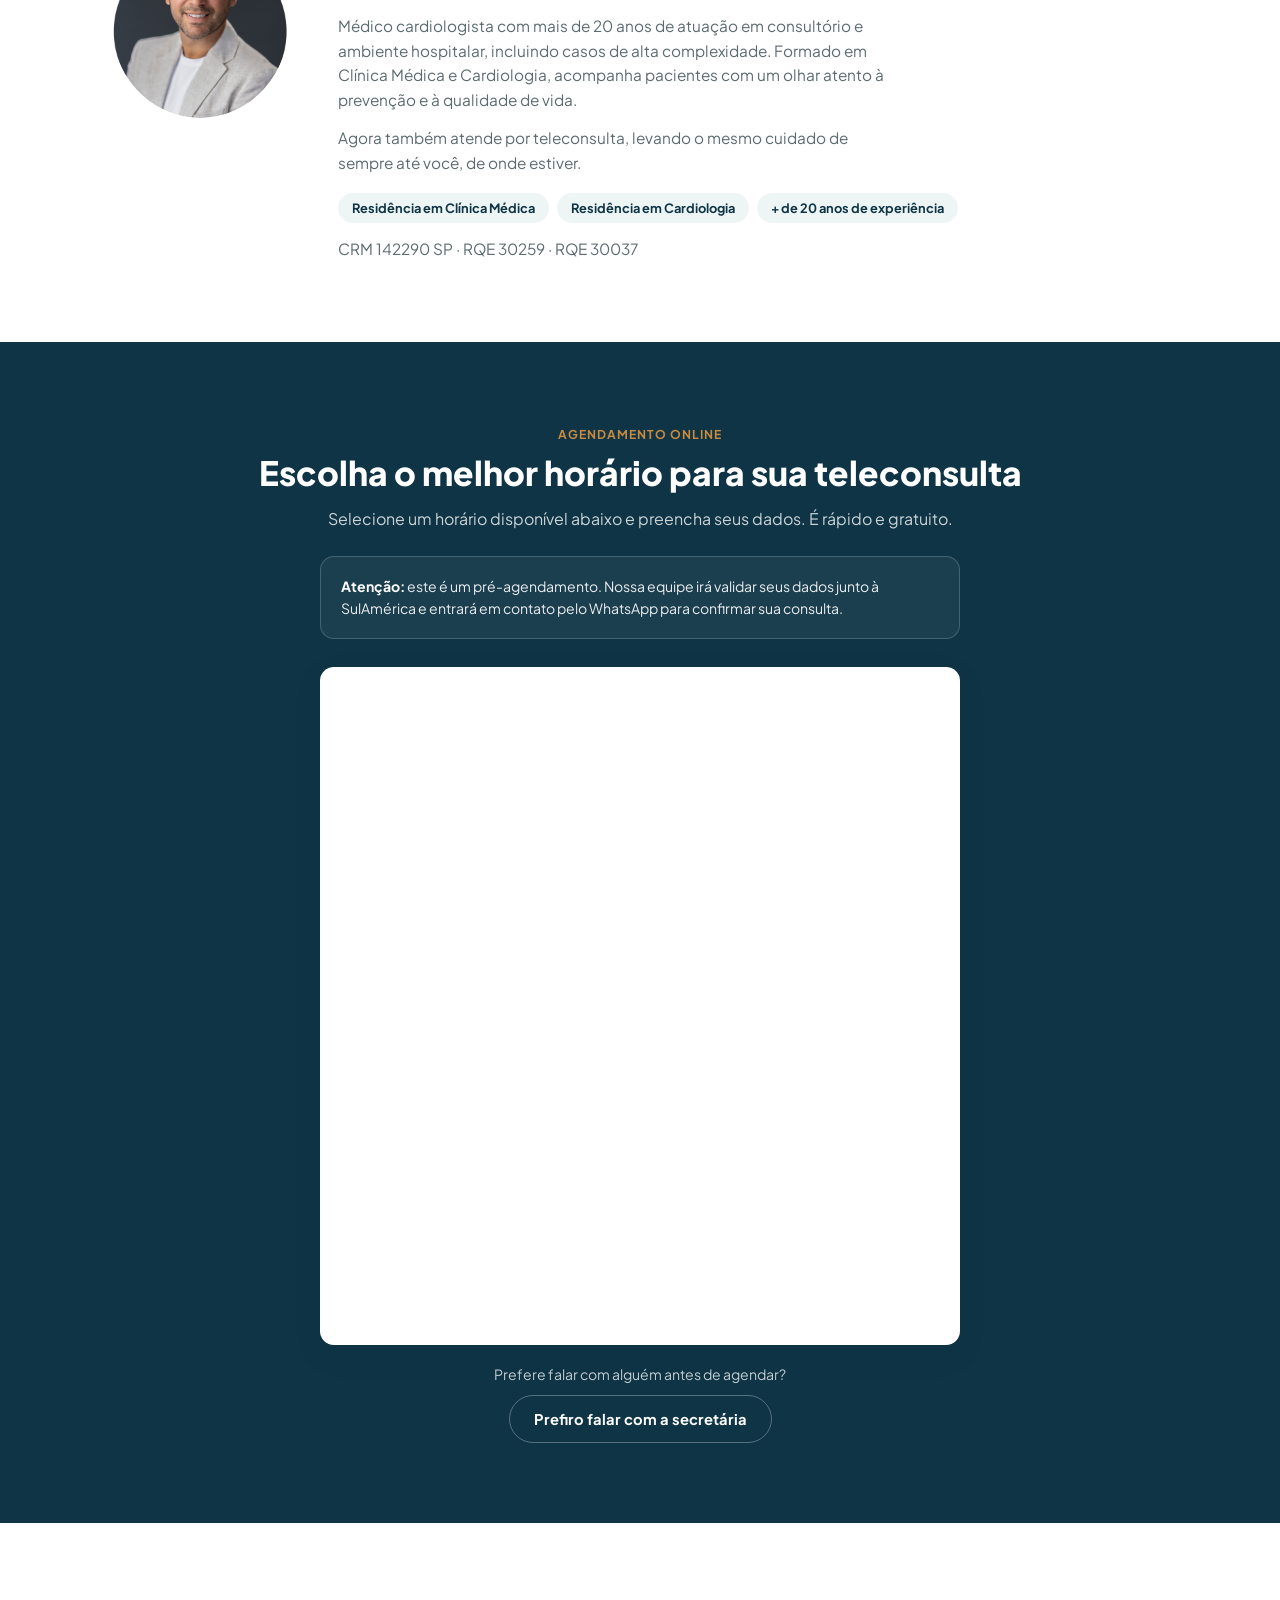
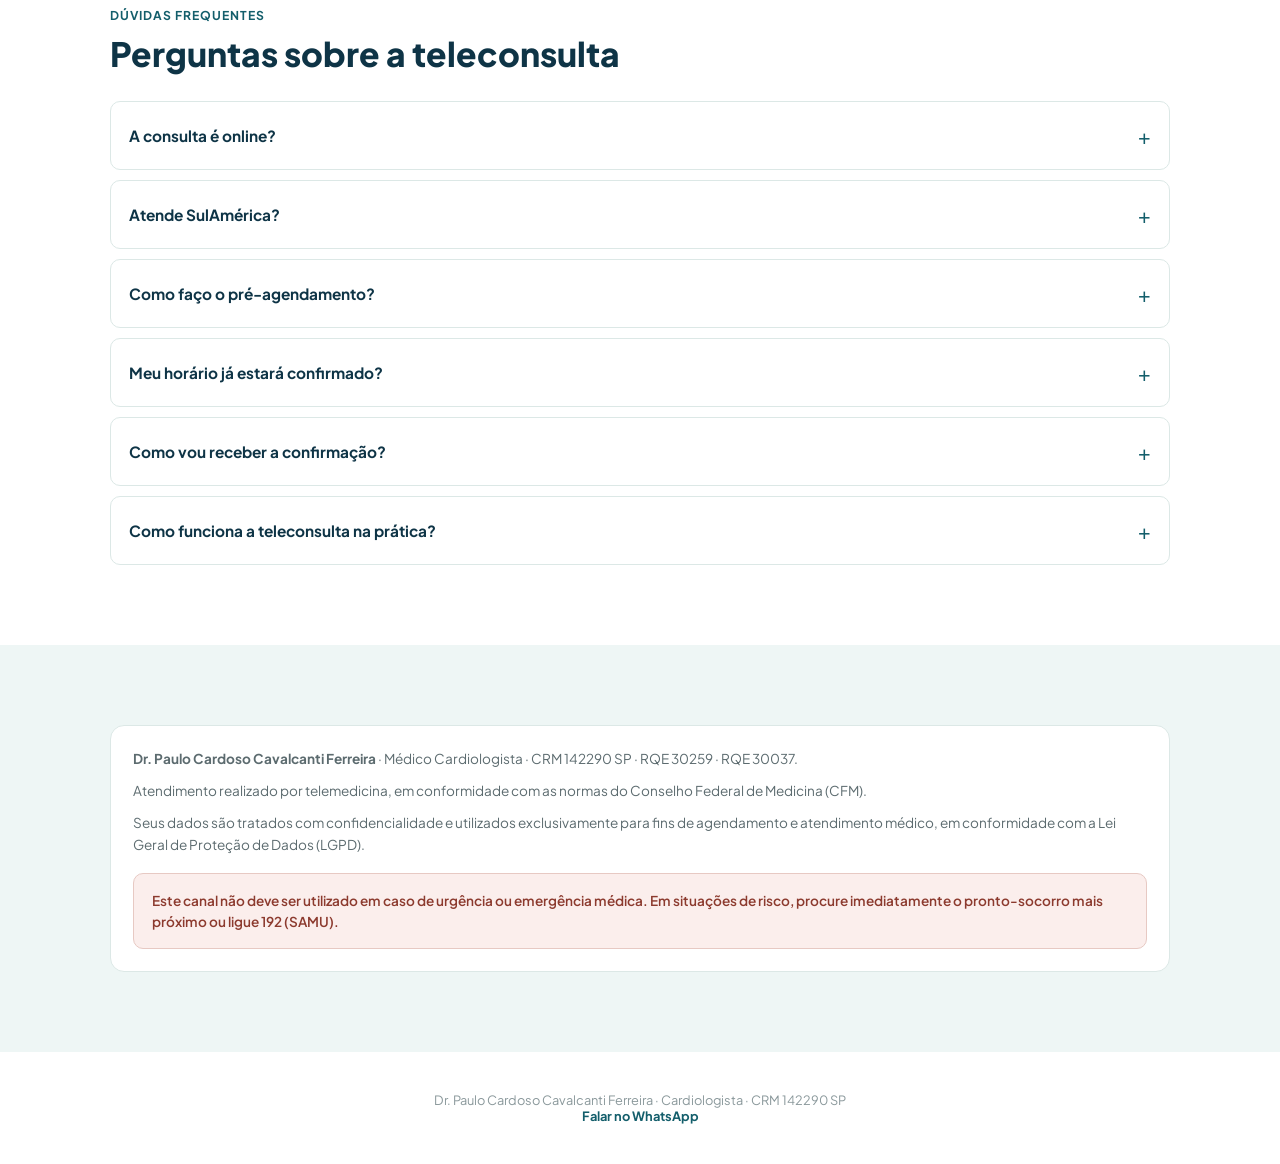
==== commit 4a41630f: "Remove foto do Dr. Paulo do topo da Cardio na Tela Hero fica só com texto/CTAs, centralizado; foto p" ====
--- a/cardio-na-tela.html
+++ b/cardio-na-tela.html
@@ -149,9 +149,6 @@
           <span>CRM 142290 SP · RQE 30259 · RQE 30037</span>
         </div>
       </div>
-      <div class="ctl-hero-photo">
-        <img src="images/dr-paulo/dr-paulo-cutout.png" alt="Dr. Paulo Cardoso, cardiologista, atendimento por teleconsulta para beneficiários SulAmérica" />
-      </div>
     </div>
   </section>
 
--- a/cardio-na-tela.css
+++ b/cardio-na-tela.css
@@ -253,13 +253,9 @@
 }
 
 .ctl-hero-inner {
-  max-width: 1100px;
+  max-width: 720px;
   margin: 0 auto;
   padding: 0 20px;
-  display: flex;
-  flex-direction: column-reverse;
-  gap: 24px;
-  align-items: center;
 }
 
 .ctl-hero-copy {
@@ -326,17 +322,6 @@
 
 .ctl-dot {
   color: var(--ctl-grey-soft);
-}
-
-.ctl-hero-photo {
-  width: min(280px, 70vw);
-  margin: 0 auto;
-}
-
-.ctl-hero-photo img {
-  display: block;
-  width: 100%;
-  height: auto;
 }
 
 /* ---- Pillars ---- */
@@ -661,42 +646,17 @@
   }
 
   .ctl-hero {
-    padding: 64px 0 40px;
-  }
-
-  .ctl-hero-inner {
-    flex-direction: row;
-    text-align: left;
-    gap: 56px;
-  }
-
-  .ctl-hero-copy {
-    text-align: left;
-    flex: 1;
+    padding: 72px 0 48px;
   }
 
   .ctl-hero h1 {
     font-size: 2.75rem;
-  }
-
-  .ctl-hero-text {
-    margin-left: 0;
-    margin-right: 0;
   }
 
   .ctl-hero-ctas {
     flex-direction: row;
     align-items: center;
-    justify-content: flex-start;
-  }
-
-  .ctl-hero-trust {
-    justify-content: flex-start;
-  }
-
-  .ctl-hero-photo {
-    width: 320px;
-    flex-shrink: 0;
+    justify-content: center;
   }
 
   .ctl-h2 {
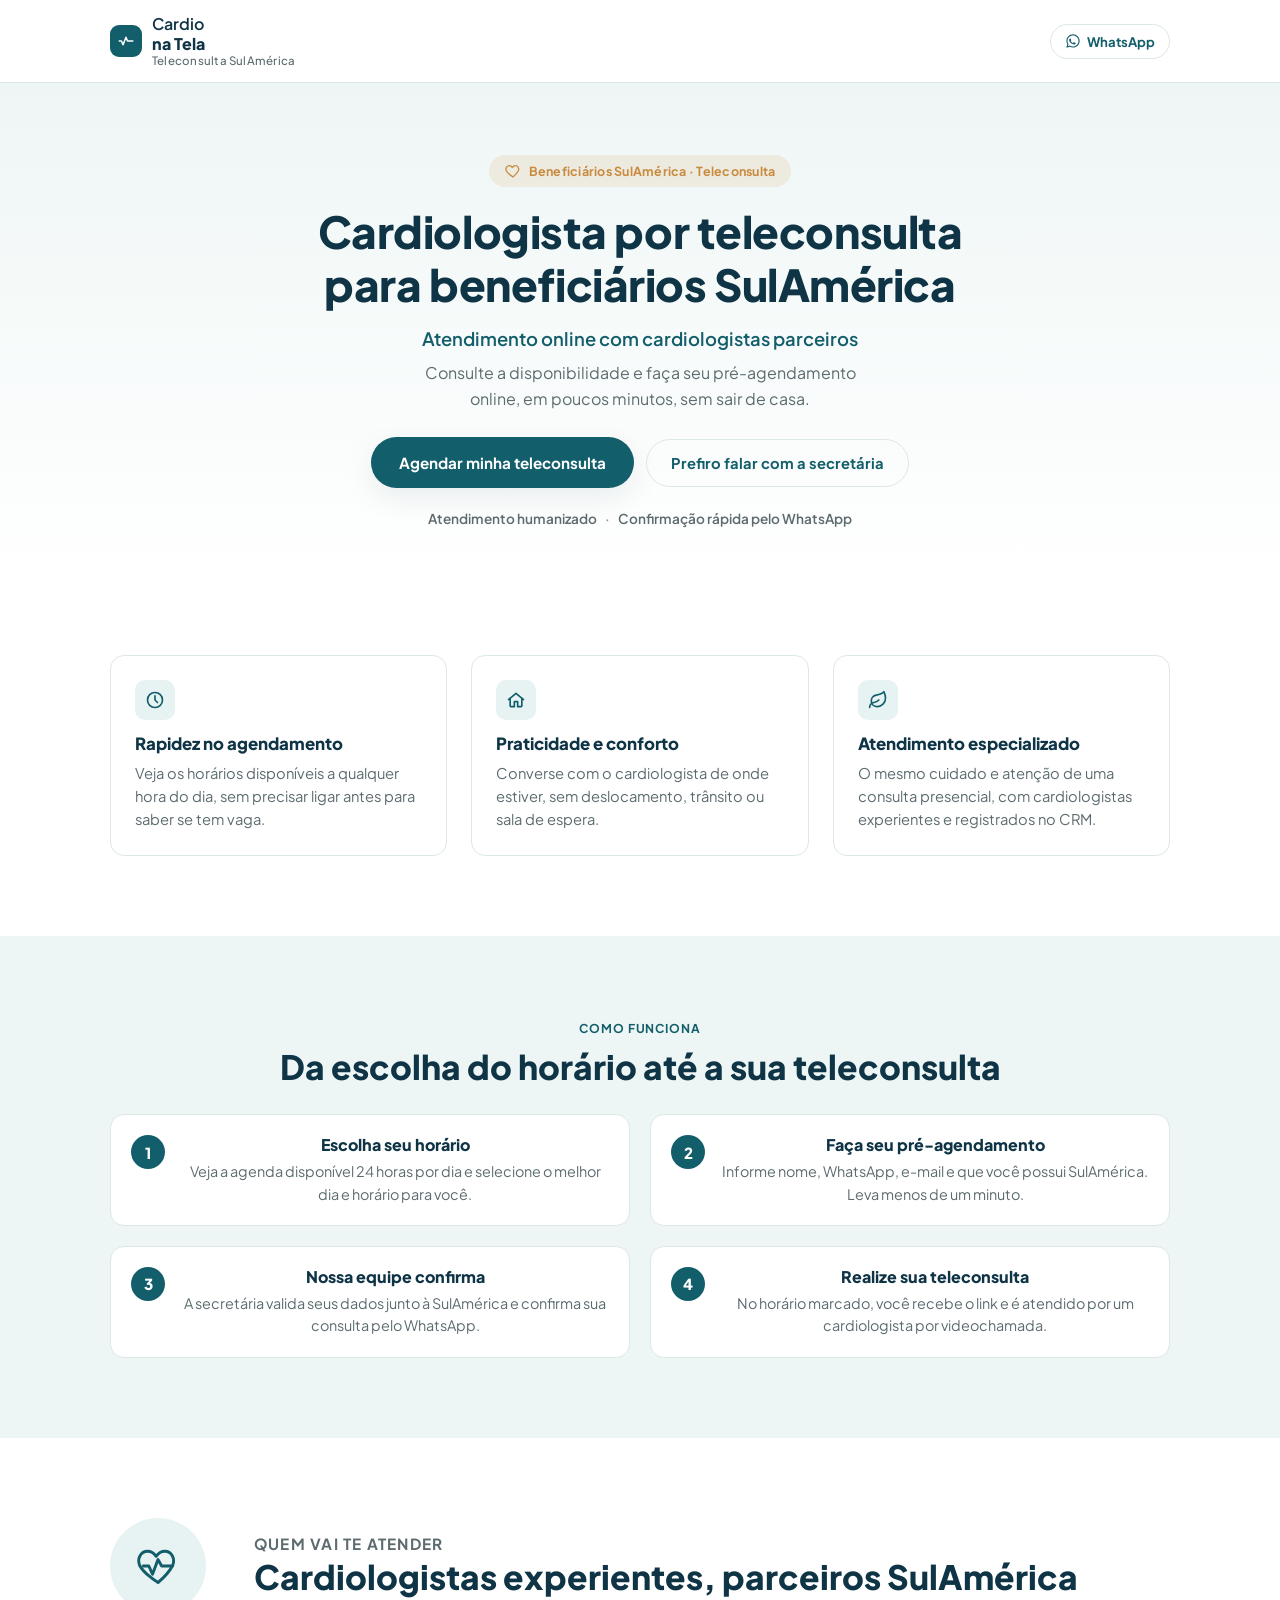
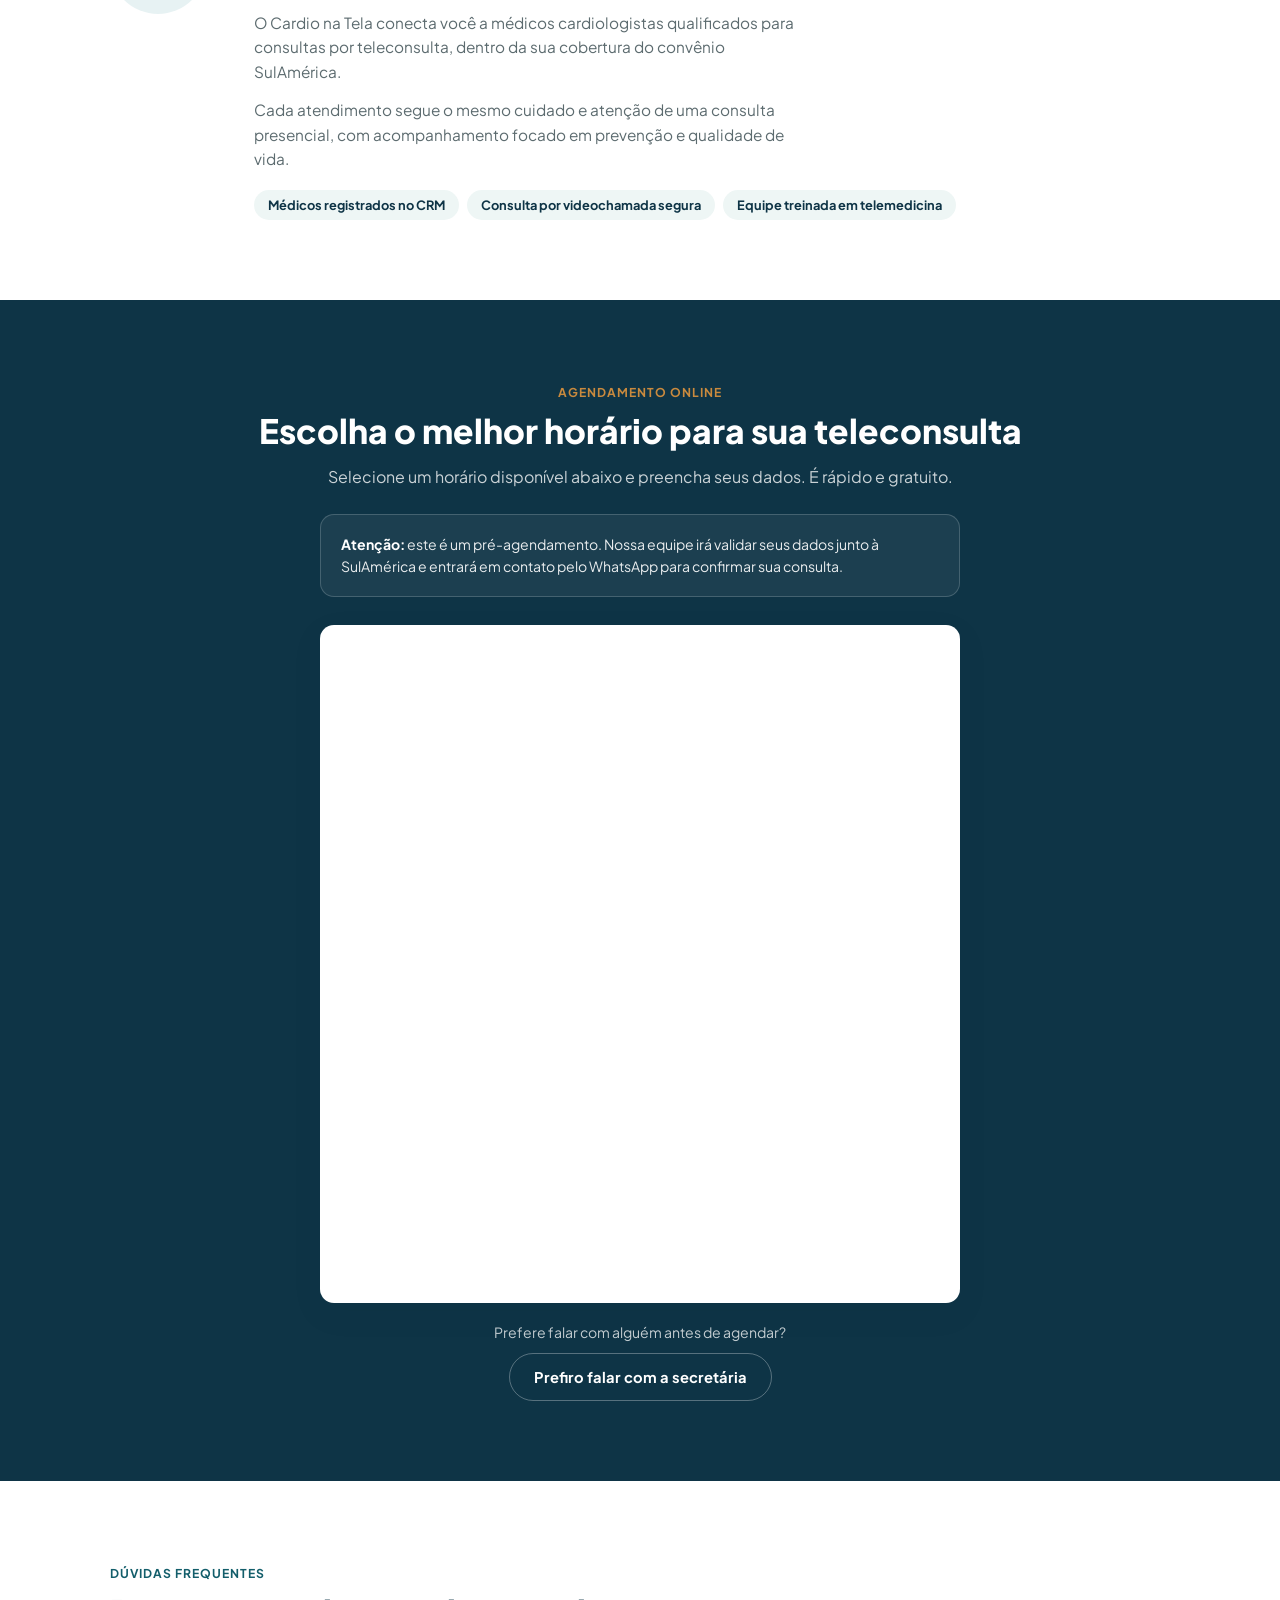
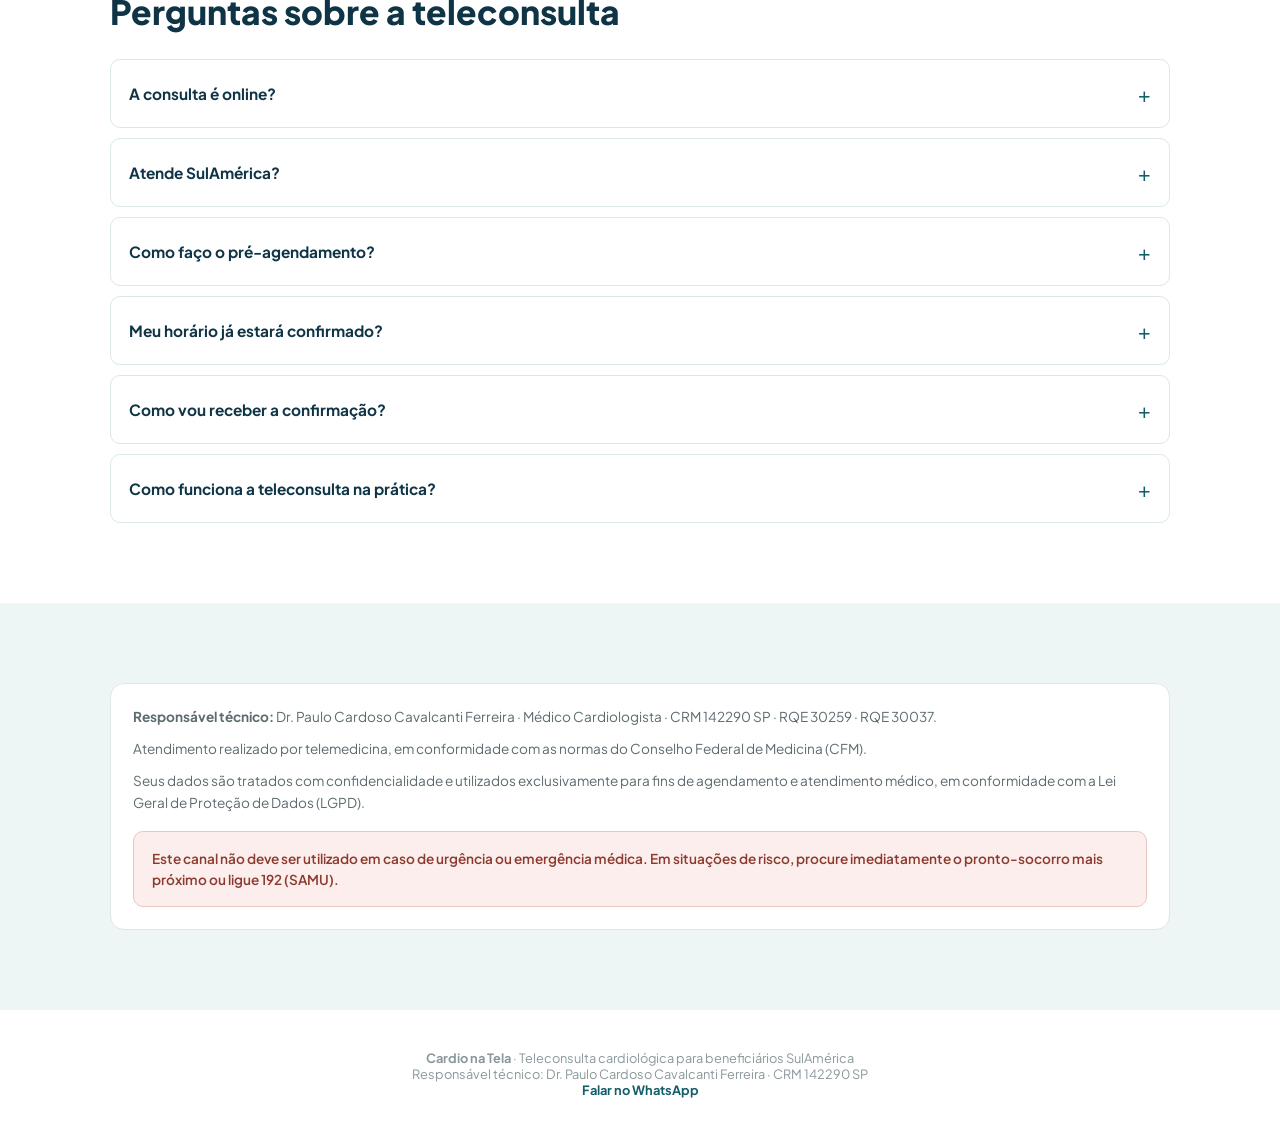
==== commit 08a90658: "Cardio na Tela: remove vínculo pessoal com Dr. Paulo, número real do WhatsApp Página passa a ser ide" ====
--- a/cardio-na-tela.html
+++ b/cardio-na-tela.html
@@ -3,18 +3,17 @@
 <head>
 <meta charset="UTF-8" />
 <meta name="viewport" content="width=device-width, initial-scale=1" />
-<title>Cardiologista Online SulAmérica | Dr. Paulo Cardoso — Teleconsulta</title>
-<meta name="description" content="Consulta online com cardiologista para beneficiários SulAmérica. Dr. Paulo Cardoso, mais de 20 anos de cardiologia. Faça seu pré-agendamento em poucos minutos, sem sair de casa." />
+<title>Cardiologista Online SulAmérica | Cardio na Tela — Teleconsulta</title>
+<meta name="description" content="Consulta online com cardiologista para beneficiários SulAmérica. Faça seu pré-agendamento em poucos minutos, sem sair de casa, com o Cardio na Tela." />
 <meta name="robots" content="index, follow" />
 <link rel="canonical" href="https://luzdavidasaude.com.br/cardio-na-tela" />
 
 <!-- Open Graph -->
 <meta property="og:type" content="website" />
 <meta property="og:locale" content="pt_BR" />
-<meta property="og:title" content="Cardiologista Online SulAmérica | Dr. Paulo Cardoso — Teleconsulta" />
-<meta property="og:description" content="Atendimento por teleconsulta com o Dr. Paulo Cardoso para beneficiários SulAmérica. Agende em poucos minutos, sem sair de casa." />
+<meta property="og:title" content="Cardiologista Online SulAmérica | Cardio na Tela — Teleconsulta" />
+<meta property="og:description" content="Atendimento por teleconsulta com cardiologistas para beneficiários SulAmérica. Agende em poucos minutos, sem sair de casa." />
 <meta property="og:url" content="https://luzdavidasaude.com.br/cardio-na-tela" />
-<meta property="og:image" content="https://luzdavidasaude.com.br/images/dr-paulo/dr-paulo-bio-foto.png" />
 <meta name="twitter:card" content="summary_large_image" />
 
 <link rel="preconnect" href="https://fonts.googleapis.com" />
@@ -40,21 +39,24 @@
 /></noscript>
 <!-- End Meta Pixel Code -->
 
-<!-- JSON-LD: Physician -->
+<!-- JSON-LD: MedicalBusiness -->
 <script type="application/ld+json">
 {
   "@context": "https://schema.org",
-  "@type": "Physician",
-  "name": "Dr. Paulo Cardoso Cavalcanti Ferreira",
-  "alternateName": "Dr. Paulo Cardoso",
+  "@type": "MedicalBusiness",
+  "name": "Cardio na Tela",
   "medicalSpecialty": "Cardiovascular",
-  "description": "Cardiologista com mais de 20 anos de experiência, atendimento por teleconsulta para beneficiários do convênio SulAmérica.",
+  "description": "Teleconsulta cardiológica para beneficiários do convênio SulAmérica, com cardiologistas qualificados e pré-agendamento online.",
   "url": "https://luzdavidasaude.com.br/cardio-na-tela",
-  "image": "https://luzdavidasaude.com.br/images/dr-paulo/dr-paulo-bio-foto.png",
   "availableService": {
     "@type": "MedicalTherapy",
     "name": "Teleconsulta cardiológica",
     "description": "Consulta cardiológica realizada por videochamada."
+  },
+  "medicalDirector": {
+    "@type": "Physician",
+    "name": "Dr. Paulo Cardoso Cavalcanti Ferreira",
+    "medicalSpecialty": "Cardiovascular"
   }
 }
 </script>
@@ -75,7 +77,7 @@
     },
     {
       "@type": "Question",
-      "name": "O Dr. Paulo Cardoso atende SulAmérica?",
+      "name": "Atende SulAmérica?",
       "acceptedAnswer": {
         "@type": "Answer",
         "text": "Sim. Este atendimento por teleconsulta é voltado especificamente para beneficiários do convênio SulAmérica."
@@ -110,7 +112,7 @@
       "name": "Como funciona a teleconsulta na prática?",
       "acceptedAnswer": {
         "@type": "Answer",
-        "text": "No dia e horário confirmados, você recebe um link de videochamada. Basta clicar no horário marcado para iniciar a consulta com o Dr. Paulo Cardoso, de onde estiver."
+        "text": "No dia e horário confirmados, você recebe um link de videochamada. Basta clicar no horário marcado para iniciar a consulta com o cardiologista, de onde estiver."
       }
     }
   ]
@@ -123,8 +125,13 @@
 
   <header class="ctl-topbar">
     <div class="ctl-topbar-inner">
-      <span class="ctl-brand">Dr. Paulo Cardoso <span class="ctl-brand-sub">Cardiologista · CRM 142290 SP</span></span>
-      <a class="ctl-topbar-whatsapp" href="https://wa.me/5500000000000?text=Ol%C3%A1!%20Tenho%20SulAm%C3%A9rica%20e%20quero%20agendar%20uma%20teleconsulta%20com%20o%20Dr.%20Paulo%20Cardoso." target="_blank" rel="noopener noreferrer" data-ctl-whatsapp>
+      <span class="ctl-logo">
+        <span class="ctl-logo-icon">
+          <svg viewBox="0 0 24 24" fill="none" stroke="currentColor" stroke-width="2" stroke-linecap="round" stroke-linejoin="round"><path d="M3 12h3l2 5 4-10 2 5h7"/></svg>
+        </span>
+        <span class="ctl-logo-text">Cardio <strong>na Tela</strong><span class="ctl-brand-sub">Teleconsulta SulAmérica</span></span>
+      </span>
+      <a class="ctl-topbar-whatsapp" href="https://wa.me/5512974074279?text=Ol%C3%A1!%20Tenho%20SulAm%C3%A9rica%20e%20quero%20agendar%20uma%20teleconsulta%20pelo%20Cardio%20na%20Tela." target="_blank" rel="noopener noreferrer" data-ctl-whatsapp>
         <svg class="ctl-icon" viewBox="0 0 24 24" fill="currentColor"><path d="M12.04 2c-5.46 0-9.9 4.44-9.9 9.9 0 1.75.46 3.45 1.32 4.95L2 22l5.25-1.38a9.9 9.9 0 0 0 4.79 1.22h.01c5.46 0 9.9-4.44 9.9-9.9 0-2.64-1.03-5.12-2.9-6.99A9.82 9.82 0 0 0 12.04 2Zm0 1.67c2.19 0 4.25.85 5.8 2.4a8.2 8.2 0 0 1 2.4 5.83c0 4.55-3.7 8.24-8.25 8.24a8.2 8.2 0 0 1-4.19-1.15l-.3-.18-3.12.82.83-3.04-.2-.31a8.18 8.18 0 0 1-1.26-4.38c0-4.55 3.7-8.23 8.29-8.23Zm-4.42 4.6c-.16 0-.42.06-.64.3-.22.24-.84.82-.84 2s.86 2.32.98 2.48c.12.16 1.67 2.66 4.14 3.63 2.05.8 2.47.64 2.91.6.45-.04 1.46-.6 1.66-1.18.2-.58.2-1.07.14-1.18-.06-.1-.22-.16-.46-.28-.24-.12-1.46-.72-1.69-.8-.23-.08-.39-.12-.56.12-.16.24-.64.8-.78.97-.14.16-.29.18-.53.06-.24-.12-1.02-.38-1.94-1.2-.72-.64-1.2-1.43-1.34-1.67-.14-.24-.02-.37.1-.49.11-.11.24-.28.36-.42.12-.14.16-.24.24-.4.08-.16.04-.3-.02-.42-.06-.12-.56-1.37-.78-1.87-.2-.48-.41-.42-.56-.42Z"/></svg>
         WhatsApp
       </a>
@@ -135,18 +142,21 @@
   <section class="ctl-hero">
     <div class="ctl-hero-inner">
       <div class="ctl-hero-copy">
-        <p class="ctl-chip">Beneficiários SulAmérica · Teleconsulta</p>
+        <p class="ctl-chip">
+          <svg class="ctl-chip-icon" viewBox="0 0 24 24" fill="none" stroke="currentColor" stroke-width="2" stroke-linecap="round" stroke-linejoin="round"><path d="M12 21s-7.5-4.6-10-9.3C.5 7.8 2.6 4 6.3 4c2 0 3.5 1 4.7 2.7C12.2 5 13.7 4 15.7 4c3.7 0 5.8 3.8 4.3 7.7C17.5 16.4 12 21 12 21Z"/></svg>
+          Beneficiários SulAmérica · Teleconsulta
+        </p>
         <h1>Cardiologista por teleconsulta para beneficiários SulAmérica</h1>
-        <p class="ctl-hero-sub">Atendimento online com o Dr. Paulo Cardoso</p>
+        <p class="ctl-hero-sub">Atendimento online com cardiologistas parceiros</p>
         <p class="ctl-hero-text">Consulte a disponibilidade e faça seu pré-agendamento online, em poucos minutos, sem sair de casa.</p>
         <div class="ctl-hero-ctas">
           <a class="ctl-btn-primary" href="#agendar">Agendar minha teleconsulta</a>
-          <a class="ctl-btn-ghost" href="https://wa.me/5500000000000?text=Ol%C3%A1!%20Tenho%20SulAm%C3%A9rica%20e%20quero%20agendar%20uma%20teleconsulta%20com%20o%20Dr.%20Paulo%20Cardoso." target="_blank" rel="noopener noreferrer" data-ctl-whatsapp>Prefiro falar com a secretária</a>
+          <a class="ctl-btn-ghost" href="https://wa.me/5512974074279?text=Ol%C3%A1!%20Tenho%20SulAm%C3%A9rica%20e%20quero%20agendar%20uma%20teleconsulta%20pelo%20Cardio%20na%20Tela." target="_blank" rel="noopener noreferrer" data-ctl-whatsapp>Prefiro falar com a secretária</a>
         </div>
         <div class="ctl-hero-trust">
-          <span>+ de 20 anos de cardiologia</span>
+          <span>Atendimento humanizado</span>
           <span class="ctl-dot">·</span>
-          <span>CRM 142290 SP · RQE 30259 · RQE 30037</span>
+          <span>Confirmação rápida pelo WhatsApp</span>
         </div>
       </div>
     </div>
@@ -175,7 +185,7 @@
             <svg viewBox="0 0 24 24" fill="none" stroke="currentColor" stroke-width="2" stroke-linecap="round" stroke-linejoin="round"><path d="M11 20A7 7 0 0 1 9.8 6.1C15.5 5 17 4.48 19 2c1 2 2 4.18 2 8 0 5.5-4.78 10-10 10Z"/><path d="M2 21c0-3 1.85-5.36 5.08-6C9.5 14.52 12 13 13 12"/></svg>
           </div>
           <h3>Atendimento especializado</h3>
-          <p>O mesmo cuidado e atenção de uma consulta presencial, com um cardiologista com mais de 20 anos de experiência.</p>
+          <p>O mesmo cuidado e atenção de uma consulta presencial, com cardiologistas experientes e registrados no CRM.</p>
         </article>
       </div>
     </div>
@@ -212,7 +222,7 @@
           <span class="ctl-step-num">4</span>
           <div>
             <h3>Realize sua teleconsulta</h3>
-            <p>No horário marcado, você recebe o link e é atendido pelo Dr. Paulo Cardoso por videochamada.</p>
+            <p>No horário marcado, você recebe o link e é atendido por um cardiologista por videochamada.</p>
           </div>
         </li>
       </ol>
@@ -223,20 +233,19 @@
   <section class="ctl-section" id="sobre">
     <div class="ctl-wrap">
       <div class="ctl-sobre">
-        <div class="ctl-sobre-photo">
-          <img src="images/dr-paulo/dr-paulo-bio-foto.png" alt="Dr. Paulo Cardoso" />
+        <div class="ctl-sobre-icon">
+          <svg viewBox="0 0 24 24" fill="none" stroke="currentColor" stroke-width="1.6" stroke-linecap="round" stroke-linejoin="round"><path d="M12 21s-7.5-4.6-10-9.3C.5 7.8 2.6 4 6.3 4c2 0 3.5 1 4.7 2.7C12.2 5 13.7 4 15.7 4c3.7 0 5.8 3.8 4.3 7.7C17.5 16.4 12 21 12 21Z"/><path d="M4 12h3l2 4.5 3-8 2 3.5h6"/></svg>
         </div>
         <div class="ctl-sobre-copy">
           <p class="ctl-eyebrow">Quem vai te atender</p>
-          <h2 class="ctl-h2">Dr. Paulo Cardoso</h2>
-          <p>Médico cardiologista com mais de 20 anos de atuação em consultório e ambiente hospitalar, incluindo casos de alta complexidade. Formado em Clínica Médica e Cardiologia, acompanha pacientes com um olhar atento à prevenção e à qualidade de vida.</p>
-          <p>Agora também atende por teleconsulta, levando o mesmo cuidado de sempre até você, de onde estiver.</p>
+          <h2 class="ctl-h2">Cardiologistas experientes, parceiros SulAmérica</h2>
+          <p>O Cardio na Tela conecta você a médicos cardiologistas qualificados para consultas por teleconsulta, dentro da sua cobertura do convênio SulAmérica.</p>
+          <p>Cada atendimento segue o mesmo cuidado e atenção de uma consulta presencial, com acompanhamento focado em prevenção e qualidade de vida.</p>
           <ul class="ctl-credential-list">
-            <li>Residência em Clínica Médica</li>
-            <li>Residência em Cardiologia</li>
-            <li>+ de 20 anos de experiência</li>
+            <li>Médicos registrados no CRM</li>
+            <li>Consulta por videochamada segura</li>
+            <li>Equipe treinada em telemedicina</li>
           </ul>
-          <p class="ctl-crm-line">CRM 142290 SP · RQE 30259 · RQE 30037</p>
         </div>
       </div>
     </div>
@@ -261,7 +270,7 @@
 
       <div class="ctl-agendar-alt">
         <p>Prefere falar com alguém antes de agendar?</p>
-        <a class="ctl-btn-ghost" href="https://wa.me/5500000000000?text=Ol%C3%A1!%20Tenho%20SulAm%C3%A9rica%20e%20quero%20agendar%20uma%20teleconsulta%20com%20o%20Dr.%20Paulo%20Cardoso." target="_blank" rel="noopener noreferrer" data-ctl-whatsapp>Prefiro falar com a secretária</a>
+        <a class="ctl-btn-ghost" href="https://wa.me/5512974074279?text=Ol%C3%A1!%20Tenho%20SulAm%C3%A9rica%20e%20quero%20agendar%20uma%20teleconsulta%20pelo%20Cardio%20na%20Tela." target="_blank" rel="noopener noreferrer" data-ctl-whatsapp>Prefiro falar com a secretária</a>
       </div>
     </div>
   </section>
@@ -294,7 +303,7 @@
         </details>
         <details>
           <summary>Como funciona a teleconsulta na prática?</summary>
-          <p>No dia e horário confirmados, você recebe um link de videochamada. Basta clicar no horário marcado para iniciar a consulta com o Dr. Paulo Cardoso, de onde estiver.</p>
+          <p>No dia e horário confirmados, você recebe um link de videochamada. Basta clicar no horário marcado para iniciar a consulta com o cardiologista, de onde estiver.</p>
         </details>
       </div>
     </div>
@@ -304,7 +313,7 @@
   <section class="ctl-section ctl-section-tint">
     <div class="ctl-wrap">
       <div class="ctl-info-card">
-        <p><strong>Dr. Paulo Cardoso Cavalcanti Ferreira</strong> · Médico Cardiologista · CRM 142290 SP · RQE 30259 · RQE 30037.</p>
+        <p><strong>Responsável técnico:</strong> Dr. Paulo Cardoso Cavalcanti Ferreira · Médico Cardiologista · CRM 142290 SP · RQE 30259 · RQE 30037.</p>
         <p>Atendimento realizado por telemedicina, em conformidade com as normas do Conselho Federal de Medicina (CFM).</p>
         <p>Seus dados são tratados com confidencialidade e utilizados exclusivamente para fins de agendamento e atendimento médico, em conformidade com a Lei Geral de Proteção de Dados (LGPD).</p>
         <div class="ctl-emergency">
@@ -316,8 +325,9 @@
 
   <!-- FOOTER -->
   <footer class="ctl-footer">
-    <p>Dr. Paulo Cardoso Cavalcanti Ferreira · Cardiologista · CRM 142290 SP</p>
-    <p><a href="https://wa.me/5500000000000" target="_blank" rel="noopener noreferrer" data-ctl-whatsapp>Falar no WhatsApp</a></p>
+    <p><strong>Cardio na Tela</strong> · Teleconsulta cardiológica para beneficiários SulAmérica</p>
+    <p>Responsável técnico: Dr. Paulo Cardoso Cavalcanti Ferreira · CRM 142290 SP</p>
+    <p><a href="https://wa.me/5512974074279" target="_blank" rel="noopener noreferrer" data-ctl-whatsapp>Falar no WhatsApp</a></p>
   </footer>
 
   <!-- STICKY CTA MOBILE -->
--- a/cardio-na-tela.css
+++ b/cardio-na-tela.css
@@ -1,5 +1,5 @@
-/* Cardio na Tela — Teleconsulta SulAmérica com o Dr. Paulo Cardoso */
-/* Identidade própria, separada da Luz da Vida: tom "saúde digital" claro, */
+/* Cardio na Tela — Teleconsulta SulAmérica */
+/* Identidade própria, separada da Luz da Vida e de qualquer médico específico: tom "saúde digital" claro, */
 /* rápido e objetivo — não a estética premium grafite/champagne da consulta particular. */
 
 :root {
@@ -89,13 +89,40 @@
   gap: 12px;
 }
 
-.ctl-brand {
-  font-weight: 800;
+.ctl-logo {
+  display: flex;
+  align-items: center;
+  gap: 10px;
+}
+
+.ctl-logo-icon {
+  flex-shrink: 0;
+  width: 32px;
+  height: 32px;
+  border-radius: 9px;
+  background: var(--ctl-teal-dark);
+  color: var(--ctl-white);
+  display: flex;
+  align-items: center;
+  justify-content: center;
+}
+
+.ctl-logo-icon svg {
+  width: 18px;
+  height: 18px;
+}
+
+.ctl-logo-text {
+  font-weight: 600;
   font-size: 1rem;
   color: var(--ctl-navy);
   display: flex;
   flex-direction: column;
   line-height: 1.25;
+}
+
+.ctl-logo-text strong {
+  font-weight: 800;
 }
 
 .ctl-brand-sub {
@@ -276,6 +303,12 @@
   margin: 0 0 18px;
 }
 
+.ctl-chip-icon {
+  width: 16px;
+  height: 16px;
+  flex-shrink: 0;
+}
+
 .ctl-hero h1 {
   font-size: 2rem;
   font-weight: 800;
@@ -425,16 +458,21 @@
   align-items: center;
 }
 
-.ctl-sobre-photo {
-  width: min(180px, 50vw);
+.ctl-sobre-icon {
+  width: 96px;
+  height: 96px;
   flex-shrink: 0;
-}
-
-.ctl-sobre-photo img {
-  display: block;
-  width: 100%;
-  height: auto;
   border-radius: 50%;
+  background: var(--ctl-teal-soft);
+  color: var(--ctl-teal-dark);
+  display: flex;
+  align-items: center;
+  justify-content: center;
+}
+
+.ctl-sobre-icon svg {
+  width: 44px;
+  height: 44px;
 }
 
 .ctl-sobre-copy {
@@ -465,12 +503,6 @@
   font-weight: 700;
   padding: 7px 14px;
   border-radius: 999px;
-}
-
-.ctl-crm-line {
-  margin: 18px 0 0;
-  font-size: 0.82rem;
-  color: var(--ctl-grey-soft);
 }
 
 /* ---- Agendar ---- */
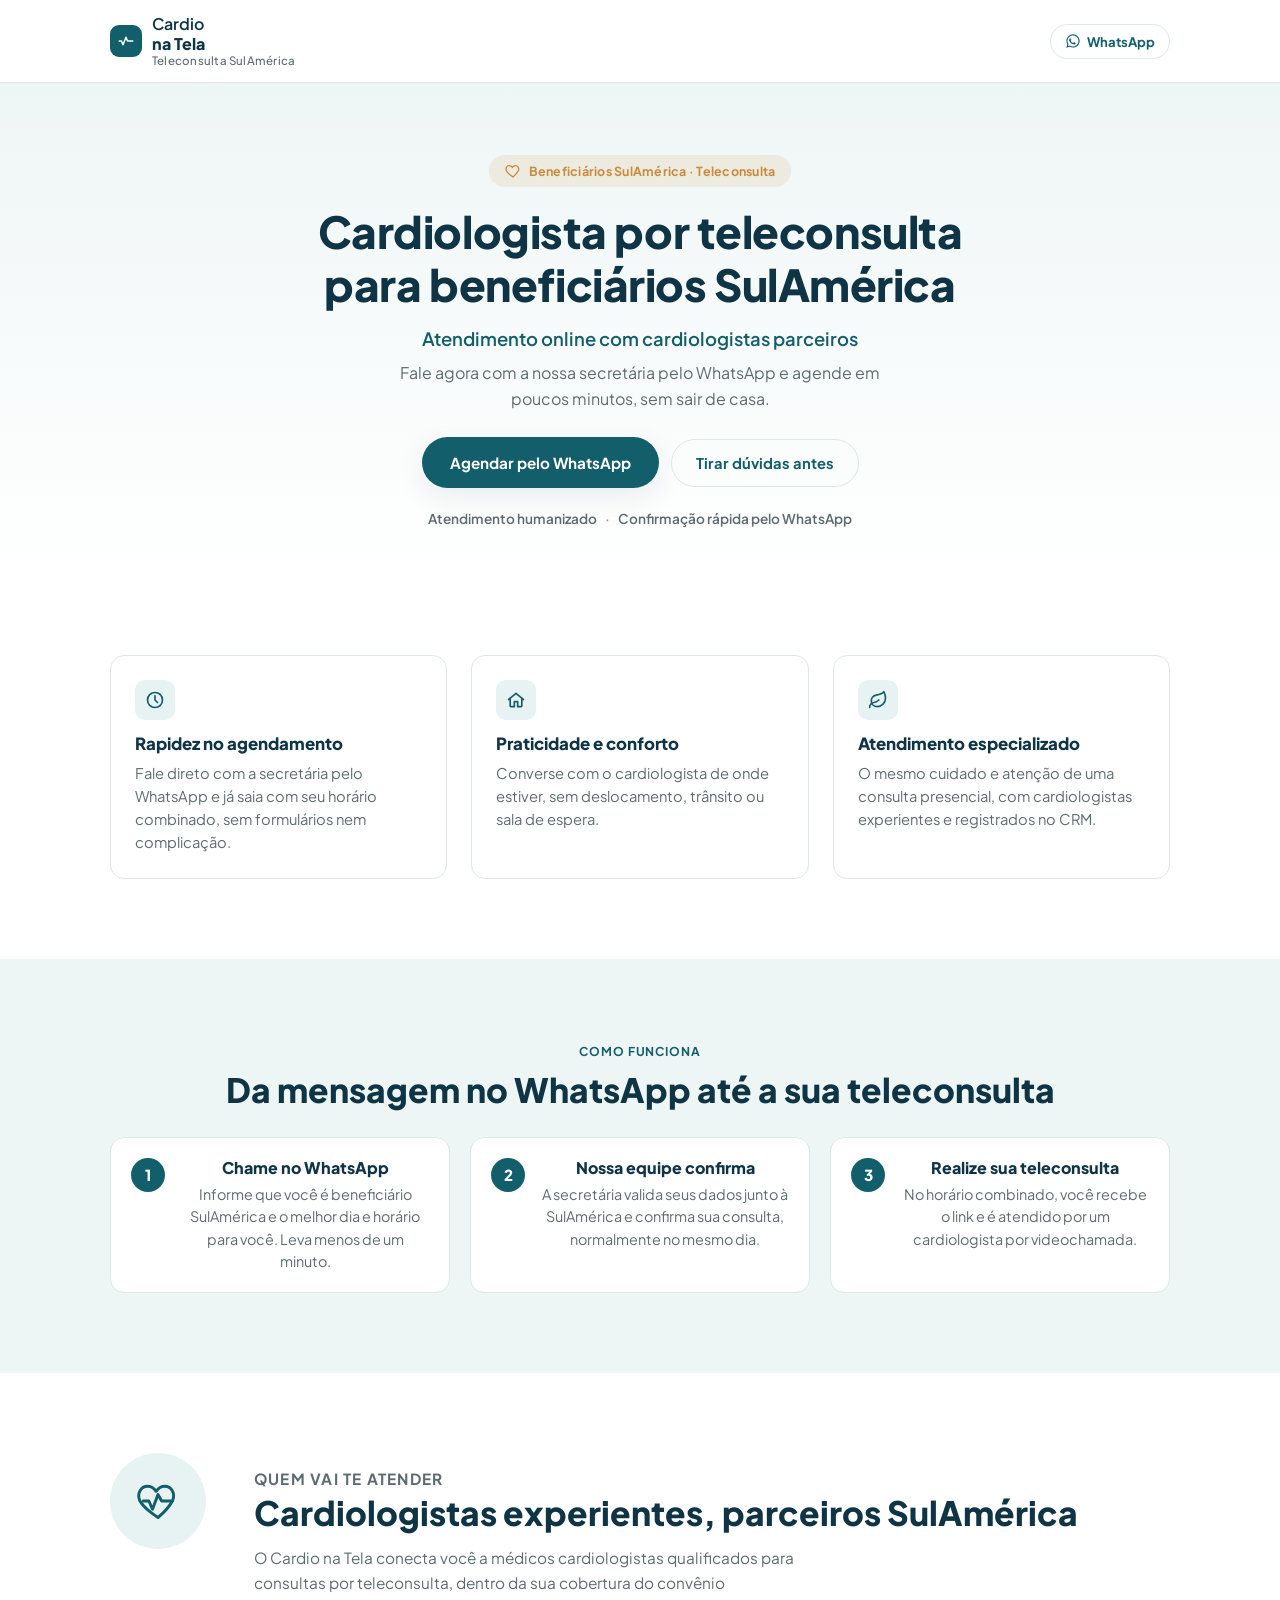
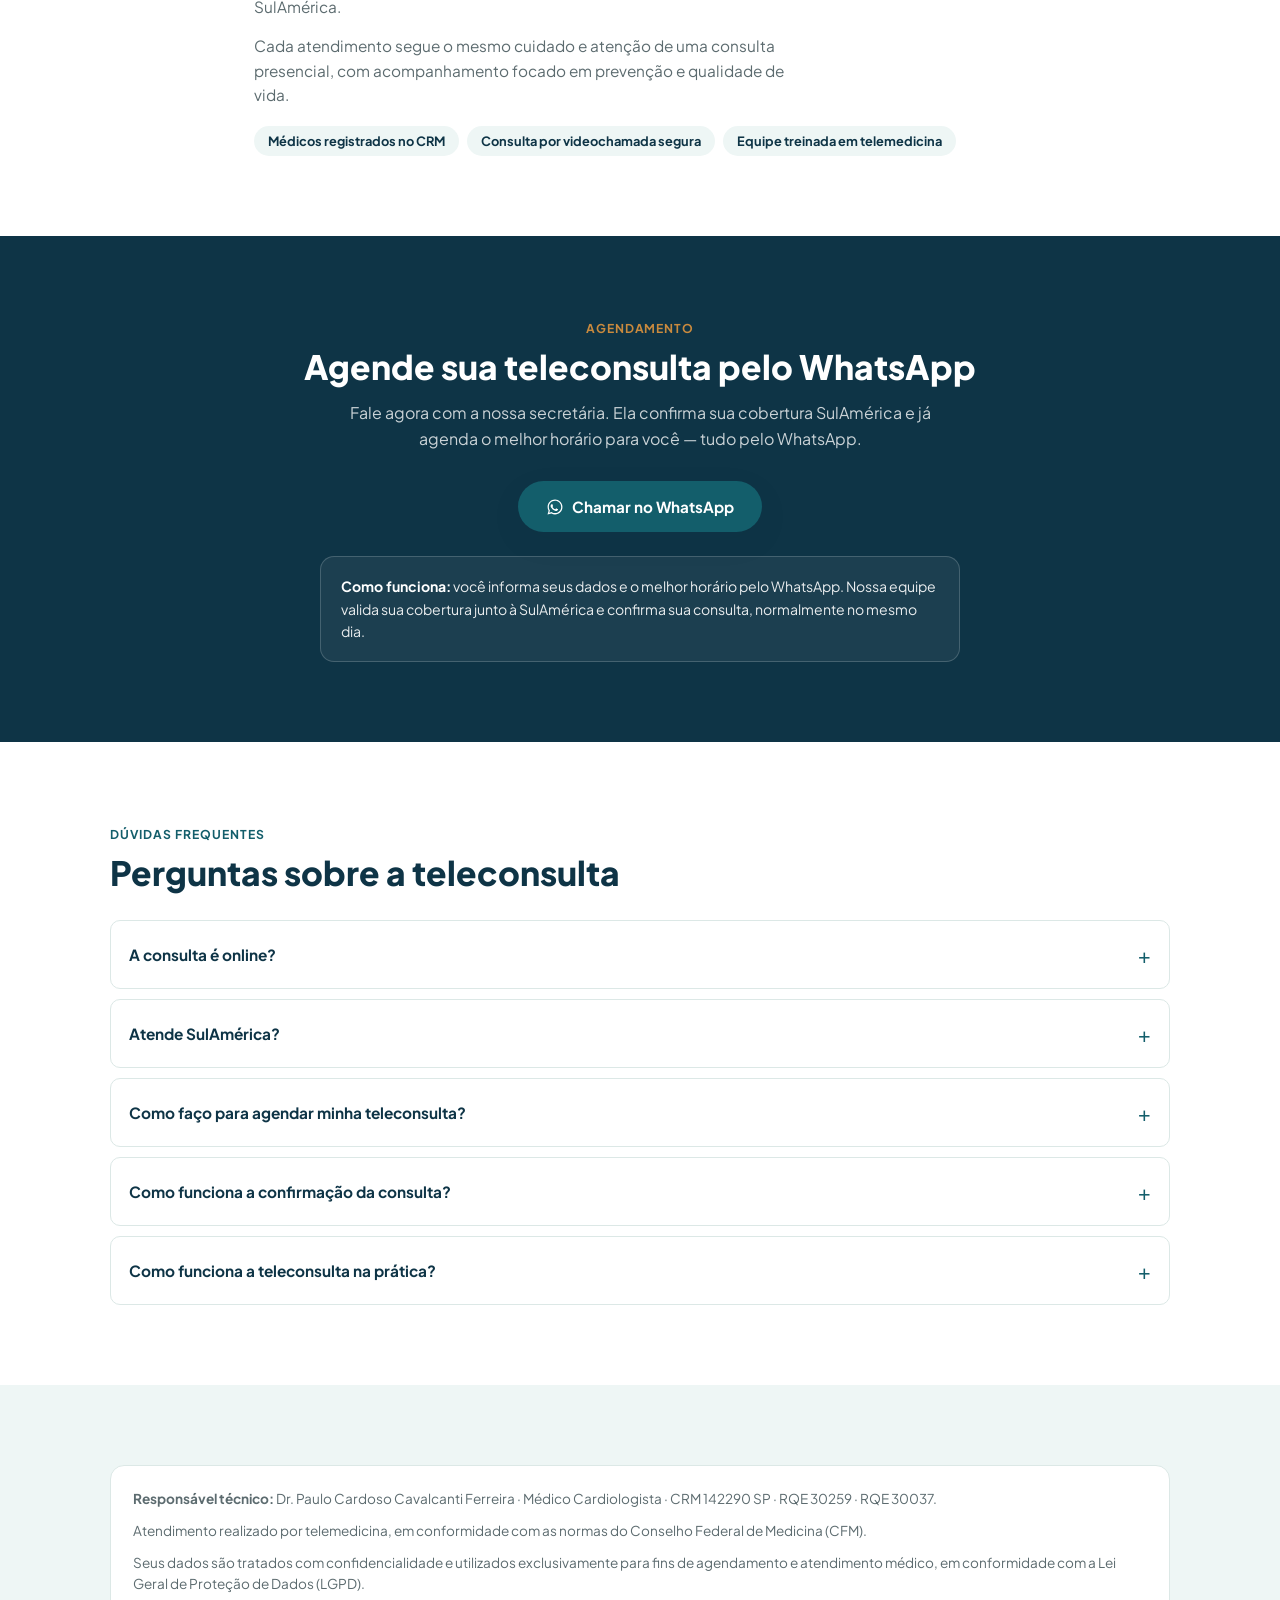
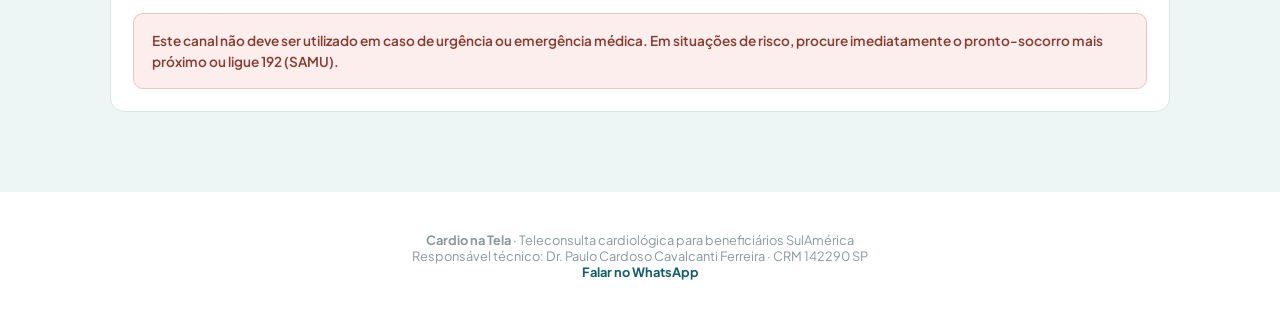
==== commit 18cef88e: "Cardio na Tela: remove agendamento via Calendly, fluxo 100% WhatsApp Integração com Calendly não vai" ====
--- a/cardio-na-tela.html
+++ b/cardio-na-tela.html
@@ -4,7 +4,7 @@
 <meta charset="UTF-8" />
 <meta name="viewport" content="width=device-width, initial-scale=1" />
 <title>Cardiologista Online SulAmérica | Cardio na Tela — Teleconsulta</title>
-<meta name="description" content="Consulta online com cardiologista para beneficiários SulAmérica. Faça seu pré-agendamento em poucos minutos, sem sair de casa, com o Cardio na Tela." />
+<meta name="description" content="Consulta online com cardiologista para beneficiários SulAmérica. Agende pelo WhatsApp em poucos minutos, sem sair de casa, com o Cardio na Tela." />
 <meta name="robots" content="index, follow" />
 <link rel="canonical" href="https://luzdavidasaude.com.br/cardio-na-tela" />
 
@@ -46,7 +46,7 @@
   "@type": "MedicalBusiness",
   "name": "Cardio na Tela",
   "medicalSpecialty": "Cardiovascular",
-  "description": "Teleconsulta cardiológica para beneficiários do convênio SulAmérica, com cardiologistas qualificados e pré-agendamento online.",
+  "description": "Teleconsulta cardiológica para beneficiários do convênio SulAmérica, com cardiologistas qualificados e agendamento pelo WhatsApp.",
   "url": "https://luzdavidasaude.com.br/cardio-na-tela",
   "availableService": {
     "@type": "MedicalTherapy",
@@ -85,26 +85,18 @@
     },
     {
       "@type": "Question",
-      "name": "Como faço o pré-agendamento?",
-      "acceptedAnswer": {
-        "@type": "Answer",
-        "text": "Basta escolher um horário disponível na agenda online e informar seus dados básicos (nome, WhatsApp e e-mail). Leva menos de um minuto."
+      "name": "Como faço para agendar minha teleconsulta?",
+      "acceptedAnswer": {
+        "@type": "Answer",
+        "text": "Basta chamar no WhatsApp e informar que você é beneficiário SulAmérica, com o dia e horário de sua preferência. Leva menos de um minuto."
       }
     },
     {
       "@type": "Question",
-      "name": "Meu horário já estará confirmado após o pré-agendamento?",
-      "acceptedAnswer": {
-        "@type": "Answer",
-        "text": "Ainda não. É um pré-agendamento: nossa equipe valida seus dados junto à SulAmérica e confirma a consulta pelo WhatsApp."
-      }
-    },
-    {
-      "@type": "Question",
-      "name": "Como vou receber a confirmação da consulta?",
-      "acceptedAnswer": {
-        "@type": "Answer",
-        "text": "Pelo WhatsApp. Após a validação dos seus dados, nossa equipe entra em contato para confirmar data e horário."
+      "name": "Como funciona a confirmação da consulta?",
+      "acceptedAnswer": {
+        "@type": "Answer",
+        "text": "Nossa equipe valida seus dados junto à SulAmérica e confirma sua consulta pelo próprio WhatsApp, normalmente no mesmo dia."
       }
     },
     {
@@ -148,10 +140,10 @@
         </p>
         <h1>Cardiologista por teleconsulta para beneficiários SulAmérica</h1>
         <p class="ctl-hero-sub">Atendimento online com cardiologistas parceiros</p>
-        <p class="ctl-hero-text">Consulte a disponibilidade e faça seu pré-agendamento online, em poucos minutos, sem sair de casa.</p>
+        <p class="ctl-hero-text">Fale agora com a nossa secretária pelo WhatsApp e agende em poucos minutos, sem sair de casa.</p>
         <div class="ctl-hero-ctas">
-          <a class="ctl-btn-primary" href="#agendar">Agendar minha teleconsulta</a>
-          <a class="ctl-btn-ghost" href="https://wa.me/5512974074279?text=Ol%C3%A1!%20Tenho%20SulAm%C3%A9rica%20e%20quero%20agendar%20uma%20teleconsulta%20pelo%20Cardio%20na%20Tela." target="_blank" rel="noopener noreferrer" data-ctl-whatsapp>Prefiro falar com a secretária</a>
+          <a class="ctl-btn-primary" href="https://wa.me/5512974074279?text=Ol%C3%A1!%20Tenho%20SulAm%C3%A9rica%20e%20quero%20agendar%20uma%20teleconsulta%20pelo%20Cardio%20na%20Tela." target="_blank" rel="noopener noreferrer" data-ctl-whatsapp>Agendar pelo WhatsApp</a>
+          <a class="ctl-btn-ghost" href="#faq">Tirar dúvidas antes</a>
         </div>
         <div class="ctl-hero-trust">
           <span>Atendimento humanizado</span>
@@ -171,7 +163,7 @@
             <svg viewBox="0 0 24 24" fill="none" stroke="currentColor" stroke-width="2" stroke-linecap="round" stroke-linejoin="round"><circle cx="12" cy="12" r="9"/><path d="M12 7v5l3 3"/></svg>
           </div>
           <h3>Rapidez no agendamento</h3>
-          <p>Veja os horários disponíveis a qualquer hora do dia, sem precisar ligar antes para saber se tem vaga.</p>
+          <p>Fale direto com a secretária pelo WhatsApp e já saia com seu horário combinado, sem formulários nem complicação.</p>
         </article>
         <article class="ctl-pillar">
           <div class="ctl-pillar-icon">
@@ -195,34 +187,27 @@
   <section class="ctl-section ctl-section-tint" id="como-funciona">
     <div class="ctl-wrap ctl-center">
       <p class="ctl-eyebrow">Como funciona</p>
-      <h2 class="ctl-h2">Da escolha do horário até a sua teleconsulta</h2>
+      <h2 class="ctl-h2">Da mensagem no WhatsApp até a sua teleconsulta</h2>
       <ol class="ctl-steps">
         <li>
           <span class="ctl-step-num">1</span>
           <div>
-            <h3>Escolha seu horário</h3>
-            <p>Veja a agenda disponível 24 horas por dia e selecione o melhor dia e horário para você.</p>
+            <h3>Chame no WhatsApp</h3>
+            <p>Informe que você é beneficiário SulAmérica e o melhor dia e horário para você. Leva menos de um minuto.</p>
           </div>
         </li>
         <li>
           <span class="ctl-step-num">2</span>
           <div>
-            <h3>Faça seu pré-agendamento</h3>
-            <p>Informe nome, WhatsApp, e-mail e que você possui SulAmérica. Leva menos de um minuto.</p>
+            <h3>Nossa equipe confirma</h3>
+            <p>A secretária valida seus dados junto à SulAmérica e confirma sua consulta, normalmente no mesmo dia.</p>
           </div>
         </li>
         <li>
           <span class="ctl-step-num">3</span>
           <div>
-            <h3>Nossa equipe confirma</h3>
-            <p>A secretária valida seus dados junto à SulAmérica e confirma sua consulta pelo WhatsApp.</p>
-          </div>
-        </li>
-        <li>
-          <span class="ctl-step-num">4</span>
-          <div>
             <h3>Realize sua teleconsulta</h3>
-            <p>No horário marcado, você recebe o link e é atendido por um cardiologista por videochamada.</p>
+            <p>No horário combinado, você recebe o link e é atendido por um cardiologista por videochamada.</p>
           </div>
         </li>
       </ol>
@@ -254,23 +239,17 @@
   <!-- 5. AGENDAR -->
   <section class="ctl-section ctl-section-dark ctl-center" id="agendar">
     <div class="ctl-wrap">
-      <p class="ctl-eyebrow">Agendamento online</p>
-      <h2 class="ctl-h2">Escolha o melhor horário para sua teleconsulta</h2>
-      <p class="ctl-lede" style="margin-left:auto;margin-right:auto;">Selecione um horário disponível abaixo e preencha seus dados. É rápido e gratuito.</p>
+      <p class="ctl-eyebrow">Agendamento</p>
+      <h2 class="ctl-h2">Agende sua teleconsulta pelo WhatsApp</h2>
+      <p class="ctl-lede" style="margin-left:auto;margin-right:auto;">Fale agora com a nossa secretária. Ela confirma sua cobertura SulAmérica e já agenda o melhor horário para você — tudo pelo WhatsApp.</p>
+
+      <a class="ctl-btn-primary ctl-btn-agendar" href="https://wa.me/5512974074279?text=Ol%C3%A1!%20Tenho%20SulAm%C3%A9rica%20e%20quero%20agendar%20uma%20teleconsulta%20pelo%20Cardio%20na%20Tela." target="_blank" rel="noopener noreferrer" data-ctl-whatsapp>
+        <svg class="ctl-icon" viewBox="0 0 24 24" fill="currentColor"><path d="M12.04 2c-5.46 0-9.9 4.44-9.9 9.9 0 1.75.46 3.45 1.32 4.95L2 22l5.25-1.38a9.9 9.9 0 0 0 4.79 1.22h.01c5.46 0 9.9-4.44 9.9-9.9 0-2.64-1.03-5.12-2.9-6.99A9.82 9.82 0 0 0 12.04 2Zm0 1.67c2.19 0 4.25.85 5.8 2.4a8.2 8.2 0 0 1 2.4 5.83c0 4.55-3.7 8.24-8.25 8.24a8.2 8.2 0 0 1-4.19-1.15l-.3-.18-3.12.82.83-3.04-.2-.31a8.18 8.18 0 0 1-1.26-4.38c0-4.55 3.7-8.23 8.29-8.23Zm-4.42 4.6c-.16 0-.42.06-.64.3-.22.24-.84.82-.84 2s.86 2.32.98 2.48c.12.16 1.67 2.66 4.14 3.63 2.05.8 2.47.64 2.91.6.45-.04 1.46-.6 1.66-1.18.2-.58.2-1.07.14-1.18-.06-.1-.22-.16-.46-.28-.24-.12-1.46-.72-1.69-.8-.23-.08-.39-.12-.56.12-.16.24-.64.8-.78.97-.14.16-.29.18-.53.06-.24-.12-1.02-.38-1.94-1.2-.72-.64-1.2-1.43-1.34-1.67-.14-.24-.02-.37.1-.49.11-.11.24-.28.36-.42.12-.14.16-.24.24-.4.08-.16.04-.3-.02-.42-.06-.12-.56-1.37-.78-1.87-.2-.48-.41-.42-.56-.42Z"/></svg>
+        Chamar no WhatsApp
+      </a>
 
       <div class="ctl-agendar-callout">
-        <strong>Atenção:</strong> este é um pré-agendamento. Nossa equipe irá validar seus dados junto à SulAmérica e entrará em contato pelo WhatsApp para confirmar sua consulta.
-      </div>
-
-      <div class="ctl-calendly-card">
-        <!-- Calendly inline widget — substituir data-url pelo link real da agenda antes de publicar -->
-        <div class="ctl-calendly-wrap calendly-inline-widget" data-url="https://calendly.com/SUBSTITUIR-LINK-DA-AGENDA" style="min-width:280px;height:650px;"></div>
-      </div>
-      <script src="https://assets.calendly.com/assets/external/widget.js" async></script>
-
-      <div class="ctl-agendar-alt">
-        <p>Prefere falar com alguém antes de agendar?</p>
-        <a class="ctl-btn-ghost" href="https://wa.me/5512974074279?text=Ol%C3%A1!%20Tenho%20SulAm%C3%A9rica%20e%20quero%20agendar%20uma%20teleconsulta%20pelo%20Cardio%20na%20Tela." target="_blank" rel="noopener noreferrer" data-ctl-whatsapp>Prefiro falar com a secretária</a>
+        <strong>Como funciona:</strong> você informa seus dados e o melhor horário pelo WhatsApp. Nossa equipe valida sua cobertura junto à SulAmérica e confirma sua consulta, normalmente no mesmo dia.
       </div>
     </div>
   </section>
@@ -290,16 +269,12 @@
           <p>Sim. Este atendimento por teleconsulta é voltado especificamente para beneficiários do convênio SulAmérica.</p>
         </details>
         <details>
-          <summary>Como faço o pré-agendamento?</summary>
-          <p>Basta escolher um horário disponível na agenda online acima e informar seus dados básicos (nome, WhatsApp e e-mail). Leva menos de um minuto.</p>
-        </details>
-        <details>
-          <summary>Meu horário já estará confirmado?</summary>
-          <p>Ainda não. O que você faz na agenda é um pré-agendamento: nossa equipe valida seus dados junto à SulAmérica e confirma a consulta pelo WhatsApp.</p>
-        </details>
-        <details>
-          <summary>Como vou receber a confirmação?</summary>
-          <p>Pelo WhatsApp. Após a validação dos seus dados, nossa equipe entra em contato para confirmar data e horário da sua teleconsulta.</p>
+          <summary>Como faço para agendar minha teleconsulta?</summary>
+          <p>Basta chamar no WhatsApp e informar que você é beneficiário SulAmérica, com o dia e horário de sua preferência. Leva menos de um minuto.</p>
+        </details>
+        <details>
+          <summary>Como funciona a confirmação da consulta?</summary>
+          <p>Nossa equipe valida seus dados junto à SulAmérica e confirma sua consulta pelo próprio WhatsApp, normalmente no mesmo dia.</p>
         </details>
         <details>
           <summary>Como funciona a teleconsulta na prática?</summary>
@@ -338,19 +313,16 @@
 </main>
 
 <script>
-  // Dispara evento Contact do Meta Pixel ao clicar em qualquer botão de WhatsApp
+  // Dispara eventos Contact e Lead do Meta Pixel ao clicar em qualquer botão de WhatsApp
+  // (o clique no WhatsApp é a própria ação de agendamento, já que não há formulário na página)
   document.querySelectorAll('[data-ctl-whatsapp]').forEach(function (el) {
     el.addEventListener('click', function () {
-      if (typeof fbq === 'function') fbq('track', 'Contact');
+      if (typeof fbq === 'function') {
+        fbq('track', 'Contact');
+        fbq('track', 'Lead');
+      }
     });
   });
-
-  // Dispara evento Lead do Meta Pixel quando o pré-agendamento é concluído no Calendly
-  window.addEventListener('message', function (e) {
-    if (e.data && e.data.event === 'calendly.event_scheduled') {
-      if (typeof fbq === 'function') fbq('track', 'Lead');
-    }
-  });
 </script>
 
 </body>
--- a/cardio-na-tela.css
+++ b/cardio-na-tela.css
@@ -526,27 +526,8 @@
   color: var(--ctl-white);
 }
 
-.ctl-calendly-card {
-  background: var(--ctl-white);
-  border-radius: var(--ctl-radius);
-  padding: 14px;
-  margin: 28px auto 0;
-  max-width: 640px;
-  box-shadow: var(--ctl-shadow);
-}
-
-.ctl-calendly-wrap {
-  min-height: 650px;
-}
-
-.ctl-agendar-alt {
-  margin: 20px 0 0;
-  font-size: 0.88rem;
-  color: rgba(255, 255, 255, 0.75);
-}
-
-.ctl-agendar-alt .ctl-btn-ghost {
-  margin-top: 12px;
+.ctl-btn-agendar {
+  margin: 30px 0 0;
 }
 
 /* ---- FAQ ---- */
@@ -701,7 +682,7 @@
   }
 
   .ctl-steps {
-    grid-template-columns: repeat(2, 1fr);
+    grid-template-columns: repeat(3, 1fr);
     gap: 20px;
   }
 
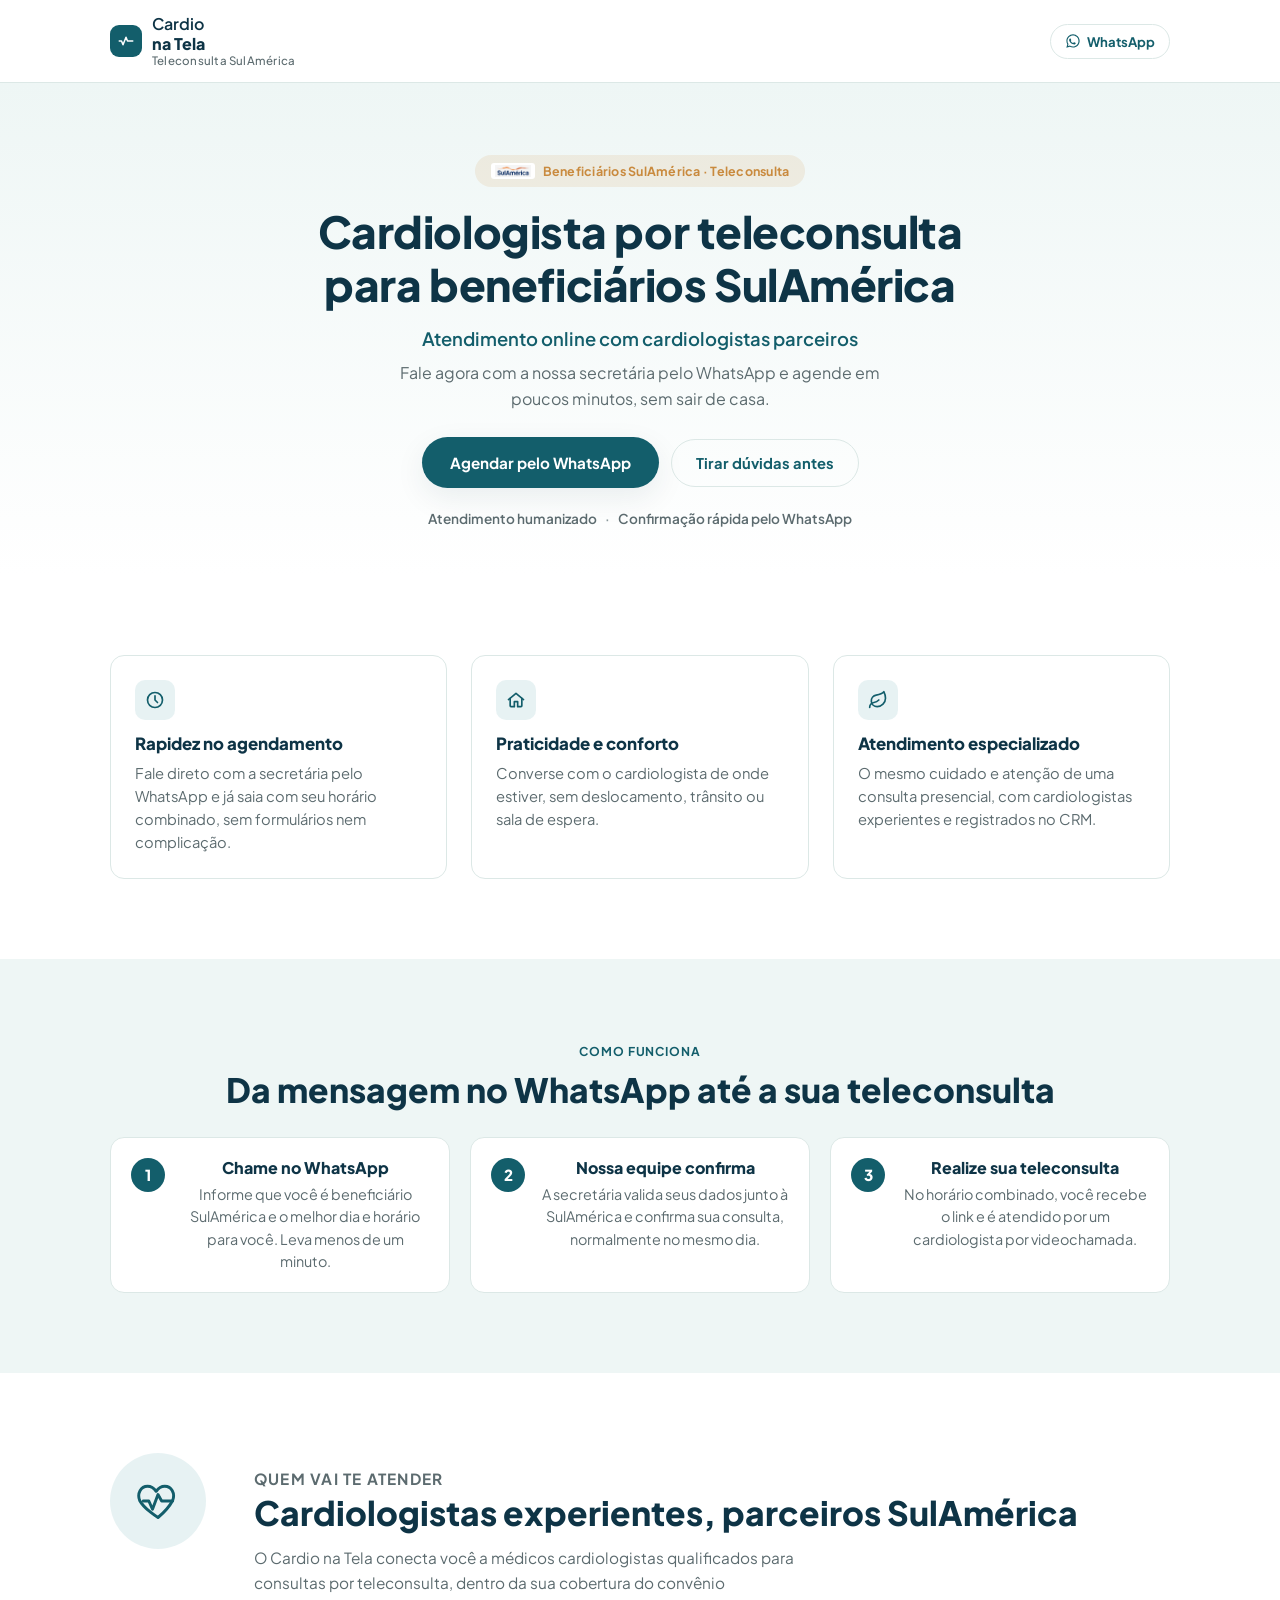
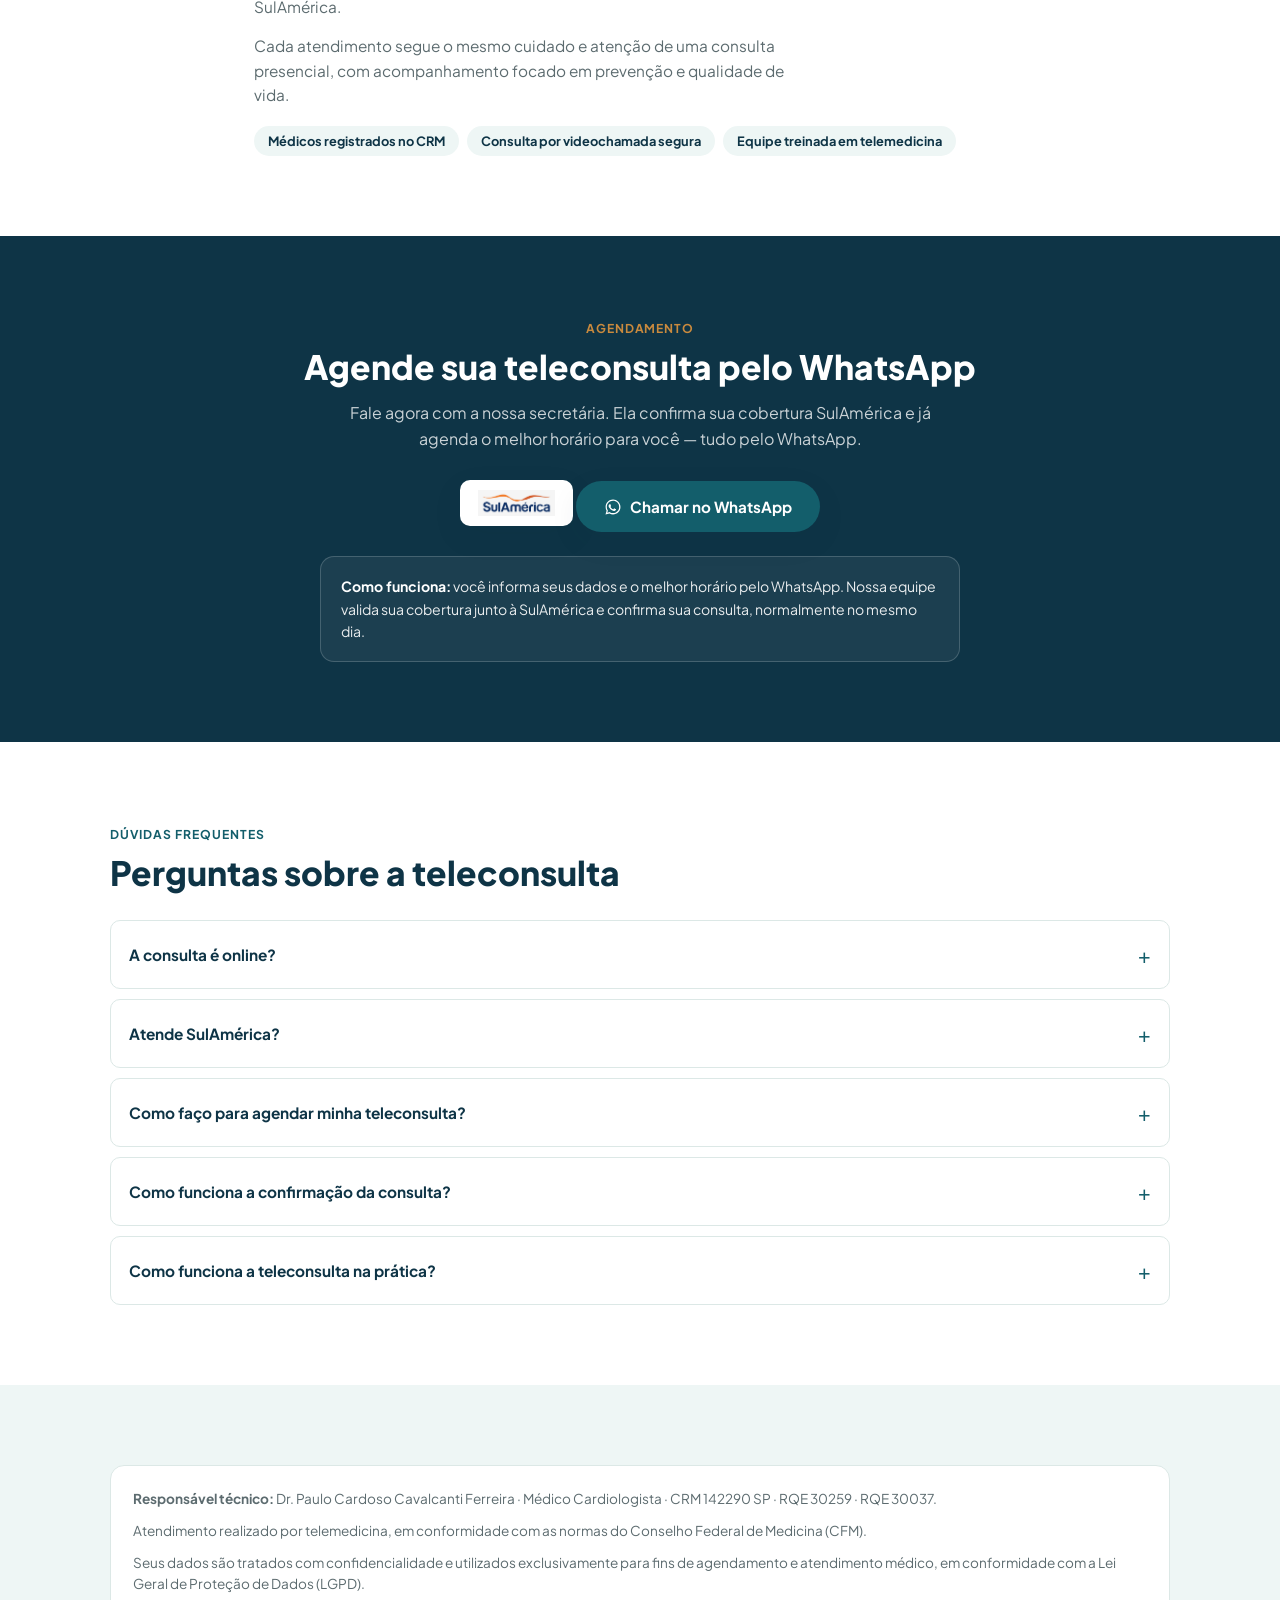
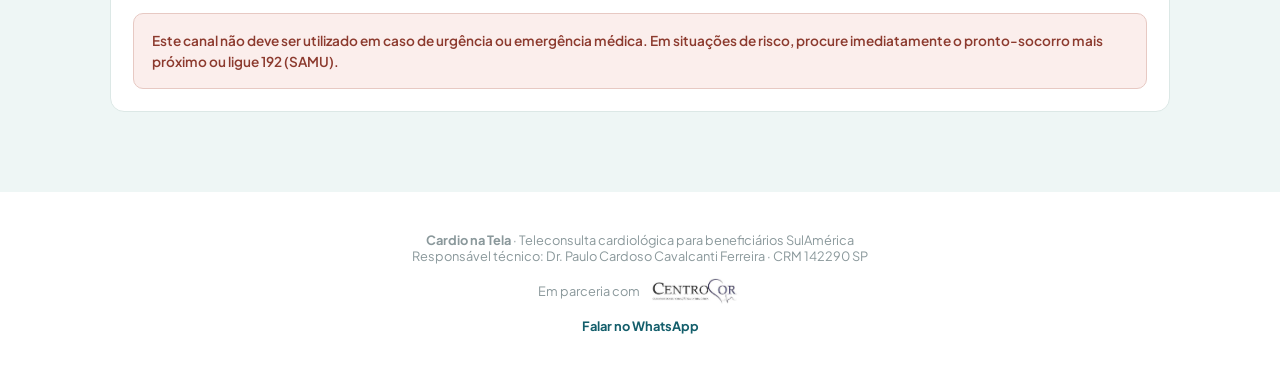
==== commit 4b3b08c3: "Adiciona logos SulAmérica/Centrocor e nomeia o médico na mensagem do WhatsApp Insere o logo oficial " ====
--- a/cardio-na-tela.html
+++ b/cardio-na-tela.html
@@ -123,7 +123,7 @@
         </span>
         <span class="ctl-logo-text">Cardio <strong>na Tela</strong><span class="ctl-brand-sub">Teleconsulta SulAmérica</span></span>
       </span>
-      <a class="ctl-topbar-whatsapp" href="https://wa.me/5512974074279?text=Ol%C3%A1!%20Tenho%20SulAm%C3%A9rica%20e%20quero%20agendar%20uma%20teleconsulta%20pelo%20Cardio%20na%20Tela." target="_blank" rel="noopener noreferrer" data-ctl-whatsapp>
+      <a class="ctl-topbar-whatsapp" href="https://wa.me/5512974074279?text=Ol%C3%A1%2C%20quero%20agendar%20uma%20consulta%20com%20Cardiologista%20Dr%20Paulo%20Cardoso" target="_blank" rel="noopener noreferrer" data-ctl-whatsapp>
         <svg class="ctl-icon" viewBox="0 0 24 24" fill="currentColor"><path d="M12.04 2c-5.46 0-9.9 4.44-9.9 9.9 0 1.75.46 3.45 1.32 4.95L2 22l5.25-1.38a9.9 9.9 0 0 0 4.79 1.22h.01c5.46 0 9.9-4.44 9.9-9.9 0-2.64-1.03-5.12-2.9-6.99A9.82 9.82 0 0 0 12.04 2Zm0 1.67c2.19 0 4.25.85 5.8 2.4a8.2 8.2 0 0 1 2.4 5.83c0 4.55-3.7 8.24-8.25 8.24a8.2 8.2 0 0 1-4.19-1.15l-.3-.18-3.12.82.83-3.04-.2-.31a8.18 8.18 0 0 1-1.26-4.38c0-4.55 3.7-8.23 8.29-8.23Zm-4.42 4.6c-.16 0-.42.06-.64.3-.22.24-.84.82-.84 2s.86 2.32.98 2.48c.12.16 1.67 2.66 4.14 3.63 2.05.8 2.47.64 2.91.6.45-.04 1.46-.6 1.66-1.18.2-.58.2-1.07.14-1.18-.06-.1-.22-.16-.46-.28-.24-.12-1.46-.72-1.69-.8-.23-.08-.39-.12-.56.12-.16.24-.64.8-.78.97-.14.16-.29.18-.53.06-.24-.12-1.02-.38-1.94-1.2-.72-.64-1.2-1.43-1.34-1.67-.14-.24-.02-.37.1-.49.11-.11.24-.28.36-.42.12-.14.16-.24.24-.4.08-.16.04-.3-.02-.42-.06-.12-.56-1.37-.78-1.87-.2-.48-.41-.42-.56-.42Z"/></svg>
         WhatsApp
       </a>
@@ -135,14 +135,14 @@
     <div class="ctl-hero-inner">
       <div class="ctl-hero-copy">
         <p class="ctl-chip">
-          <svg class="ctl-chip-icon" viewBox="0 0 24 24" fill="none" stroke="currentColor" stroke-width="2" stroke-linecap="round" stroke-linejoin="round"><path d="M12 21s-7.5-4.6-10-9.3C.5 7.8 2.6 4 6.3 4c2 0 3.5 1 4.7 2.7C12.2 5 13.7 4 15.7 4c3.7 0 5.8 3.8 4.3 7.7C17.5 16.4 12 21 12 21Z"/></svg>
+          <img class="ctl-chip-logo" src="images/cardio-na-tela/sulamerica-logo.jpg" alt="SulAmérica" width="2560" height="854" />
           Beneficiários SulAmérica · Teleconsulta
         </p>
         <h1>Cardiologista por teleconsulta para beneficiários SulAmérica</h1>
         <p class="ctl-hero-sub">Atendimento online com cardiologistas parceiros</p>
         <p class="ctl-hero-text">Fale agora com a nossa secretária pelo WhatsApp e agende em poucos minutos, sem sair de casa.</p>
         <div class="ctl-hero-ctas">
-          <a class="ctl-btn-primary" href="https://wa.me/5512974074279?text=Ol%C3%A1!%20Tenho%20SulAm%C3%A9rica%20e%20quero%20agendar%20uma%20teleconsulta%20pelo%20Cardio%20na%20Tela." target="_blank" rel="noopener noreferrer" data-ctl-whatsapp>Agendar pelo WhatsApp</a>
+          <a class="ctl-btn-primary" href="https://wa.me/5512974074279?text=Ol%C3%A1%2C%20quero%20agendar%20uma%20consulta%20com%20Cardiologista%20Dr%20Paulo%20Cardoso" target="_blank" rel="noopener noreferrer" data-ctl-whatsapp>Agendar pelo WhatsApp</a>
           <a class="ctl-btn-ghost" href="#faq">Tirar dúvidas antes</a>
         </div>
         <div class="ctl-hero-trust">
@@ -243,7 +243,11 @@
       <h2 class="ctl-h2">Agende sua teleconsulta pelo WhatsApp</h2>
       <p class="ctl-lede" style="margin-left:auto;margin-right:auto;">Fale agora com a nossa secretária. Ela confirma sua cobertura SulAmérica e já agenda o melhor horário para você — tudo pelo WhatsApp.</p>
 
-      <a class="ctl-btn-primary ctl-btn-agendar" href="https://wa.me/5512974074279?text=Ol%C3%A1!%20Tenho%20SulAm%C3%A9rica%20e%20quero%20agendar%20uma%20teleconsulta%20pelo%20Cardio%20na%20Tela." target="_blank" rel="noopener noreferrer" data-ctl-whatsapp>
+      <div class="ctl-insurance-badge">
+        <img src="images/cardio-na-tela/sulamerica-logo.jpg" alt="Convênio SulAmérica" width="2560" height="854" />
+      </div>
+
+      <a class="ctl-btn-primary ctl-btn-agendar" href="https://wa.me/5512974074279?text=Ol%C3%A1%2C%20quero%20agendar%20uma%20consulta%20com%20Cardiologista%20Dr%20Paulo%20Cardoso" target="_blank" rel="noopener noreferrer" data-ctl-whatsapp>
         <svg class="ctl-icon" viewBox="0 0 24 24" fill="currentColor"><path d="M12.04 2c-5.46 0-9.9 4.44-9.9 9.9 0 1.75.46 3.45 1.32 4.95L2 22l5.25-1.38a9.9 9.9 0 0 0 4.79 1.22h.01c5.46 0 9.9-4.44 9.9-9.9 0-2.64-1.03-5.12-2.9-6.99A9.82 9.82 0 0 0 12.04 2Zm0 1.67c2.19 0 4.25.85 5.8 2.4a8.2 8.2 0 0 1 2.4 5.83c0 4.55-3.7 8.24-8.25 8.24a8.2 8.2 0 0 1-4.19-1.15l-.3-.18-3.12.82.83-3.04-.2-.31a8.18 8.18 0 0 1-1.26-4.38c0-4.55 3.7-8.23 8.29-8.23Zm-4.42 4.6c-.16 0-.42.06-.64.3-.22.24-.84.82-.84 2s.86 2.32.98 2.48c.12.16 1.67 2.66 4.14 3.63 2.05.8 2.47.64 2.91.6.45-.04 1.46-.6 1.66-1.18.2-.58.2-1.07.14-1.18-.06-.1-.22-.16-.46-.28-.24-.12-1.46-.72-1.69-.8-.23-.08-.39-.12-.56.12-.16.24-.64.8-.78.97-.14.16-.29.18-.53.06-.24-.12-1.02-.38-1.94-1.2-.72-.64-1.2-1.43-1.34-1.67-.14-.24-.02-.37.1-.49.11-.11.24-.28.36-.42.12-.14.16-.24.24-.4.08-.16.04-.3-.02-.42-.06-.12-.56-1.37-.78-1.87-.2-.48-.41-.42-.56-.42Z"/></svg>
         Chamar no WhatsApp
       </a>
@@ -302,7 +306,11 @@
   <footer class="ctl-footer">
     <p><strong>Cardio na Tela</strong> · Teleconsulta cardiológica para beneficiários SulAmérica</p>
     <p>Responsável técnico: Dr. Paulo Cardoso Cavalcanti Ferreira · CRM 142290 SP</p>
-    <p><a href="https://wa.me/5512974074279" target="_blank" rel="noopener noreferrer" data-ctl-whatsapp>Falar no WhatsApp</a></p>
+    <div class="ctl-footer-partner">
+      <span>Em parceria com</span>
+      <img src="images/cardio-na-tela/centrocor-logo-crop.png" alt="Centrocor" width="430" height="118" />
+    </div>
+    <p><a href="https://wa.me/5512974074279?text=Ol%C3%A1%2C%20quero%20agendar%20uma%20consulta%20com%20Cardiologista%20Dr%20Paulo%20Cardoso" target="_blank" rel="noopener noreferrer" data-ctl-whatsapp>Falar no WhatsApp</a></p>
   </footer>
 
   <!-- STICKY CTA MOBILE -->
--- a/cardio-na-tela.css
+++ b/cardio-na-tela.css
@@ -303,10 +303,14 @@
   margin: 0 0 18px;
 }
 
-.ctl-chip-icon {
-  width: 16px;
+.ctl-chip-logo {
   height: 16px;
+  width: auto;
   flex-shrink: 0;
+  background: var(--ctl-white);
+  border-radius: 3px;
+  padding: 2px 4px;
+  display: block;
 }
 
 .ctl-hero h1 {
@@ -506,6 +510,22 @@
 }
 
 /* ---- Agendar ---- */
+
+.ctl-insurance-badge {
+  display: inline-flex;
+  align-items: center;
+  background: var(--ctl-white);
+  border-radius: var(--ctl-radius-sm);
+  padding: 10px 18px;
+  margin: 22px 0 0;
+  box-shadow: var(--ctl-shadow);
+}
+
+.ctl-insurance-badge img {
+  display: block;
+  height: 26px;
+  width: auto;
+}
 
 .ctl-agendar-callout {
   background: rgba(255, 255, 255, 0.06);
@@ -626,6 +646,20 @@
   text-decoration: none;
 }
 
+.ctl-footer-partner {
+  display: flex;
+  align-items: center;
+  justify-content: center;
+  gap: 8px;
+  margin: 14px 0;
+}
+
+.ctl-footer-partner img {
+  height: 26px;
+  width: auto;
+  display: block;
+}
+
 /* ---- Sticky mobile CTA ---- */
 
 .ctl-sticky-cta {
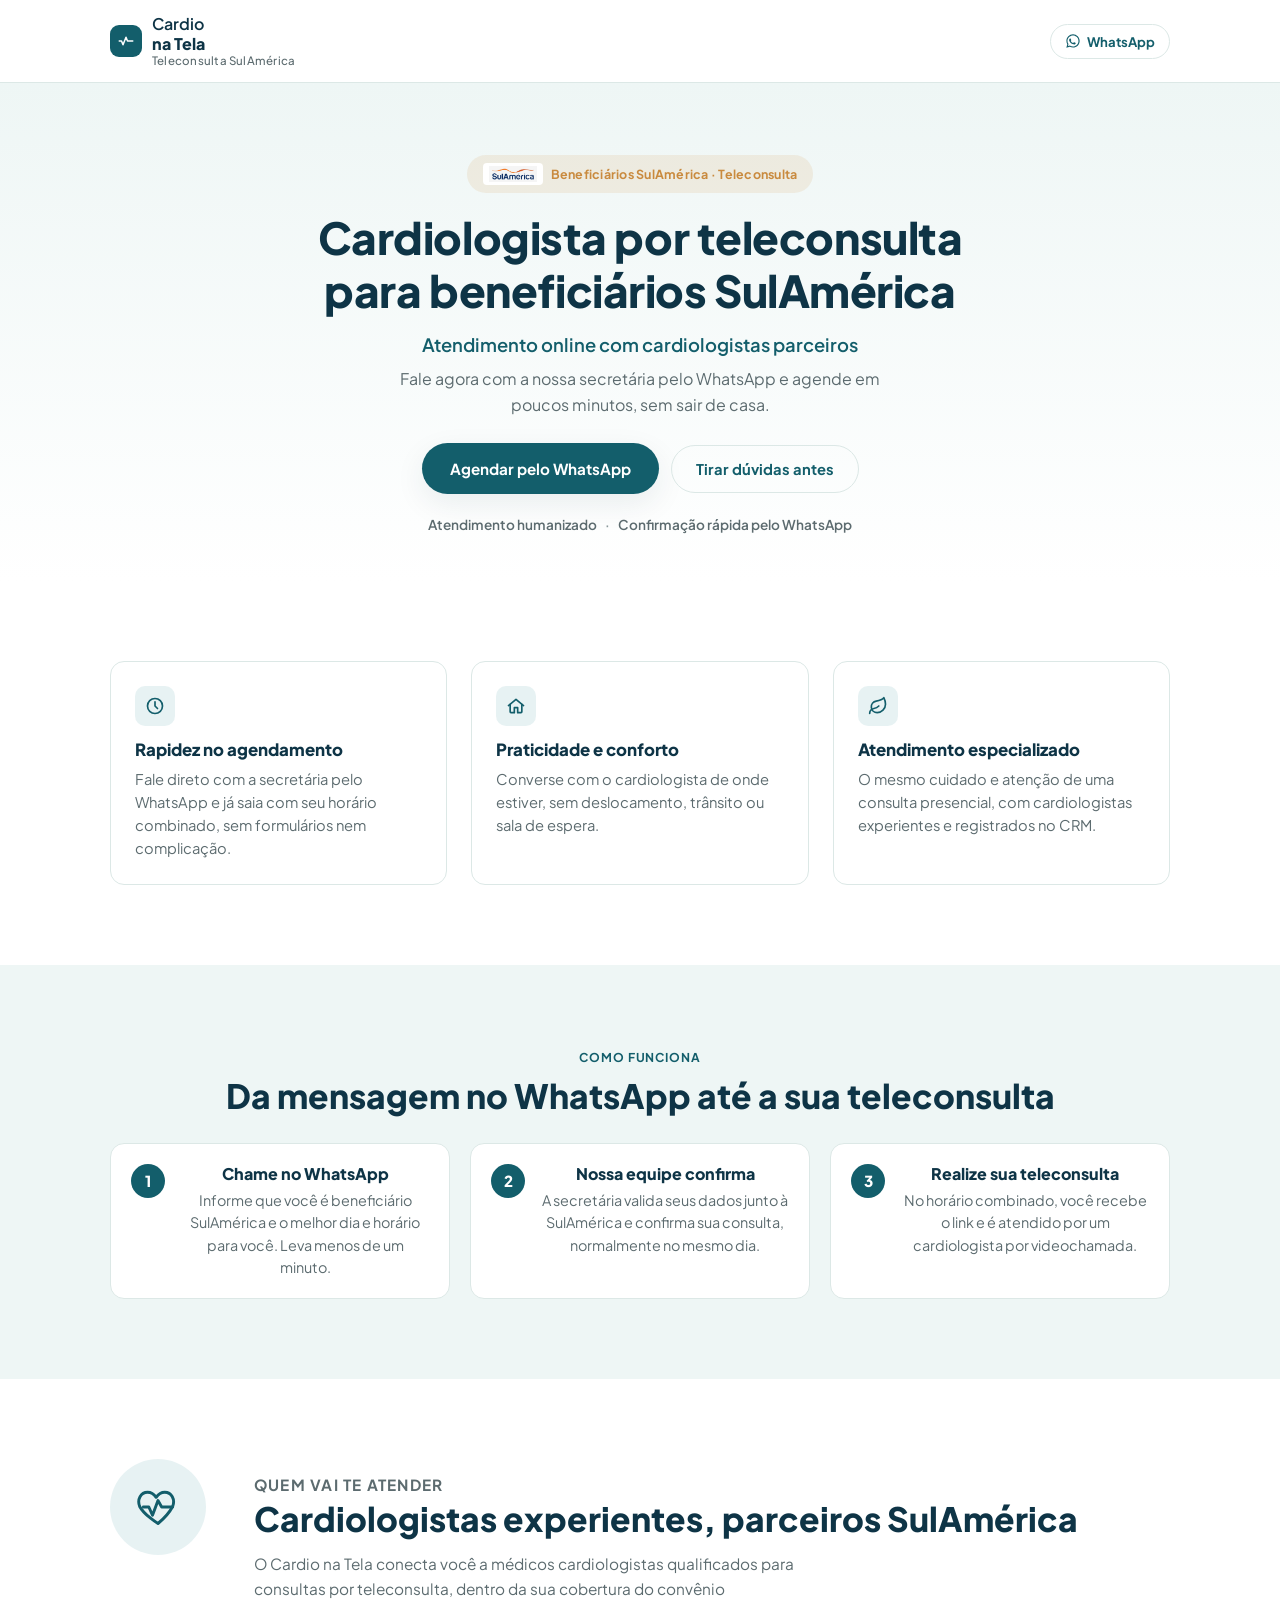
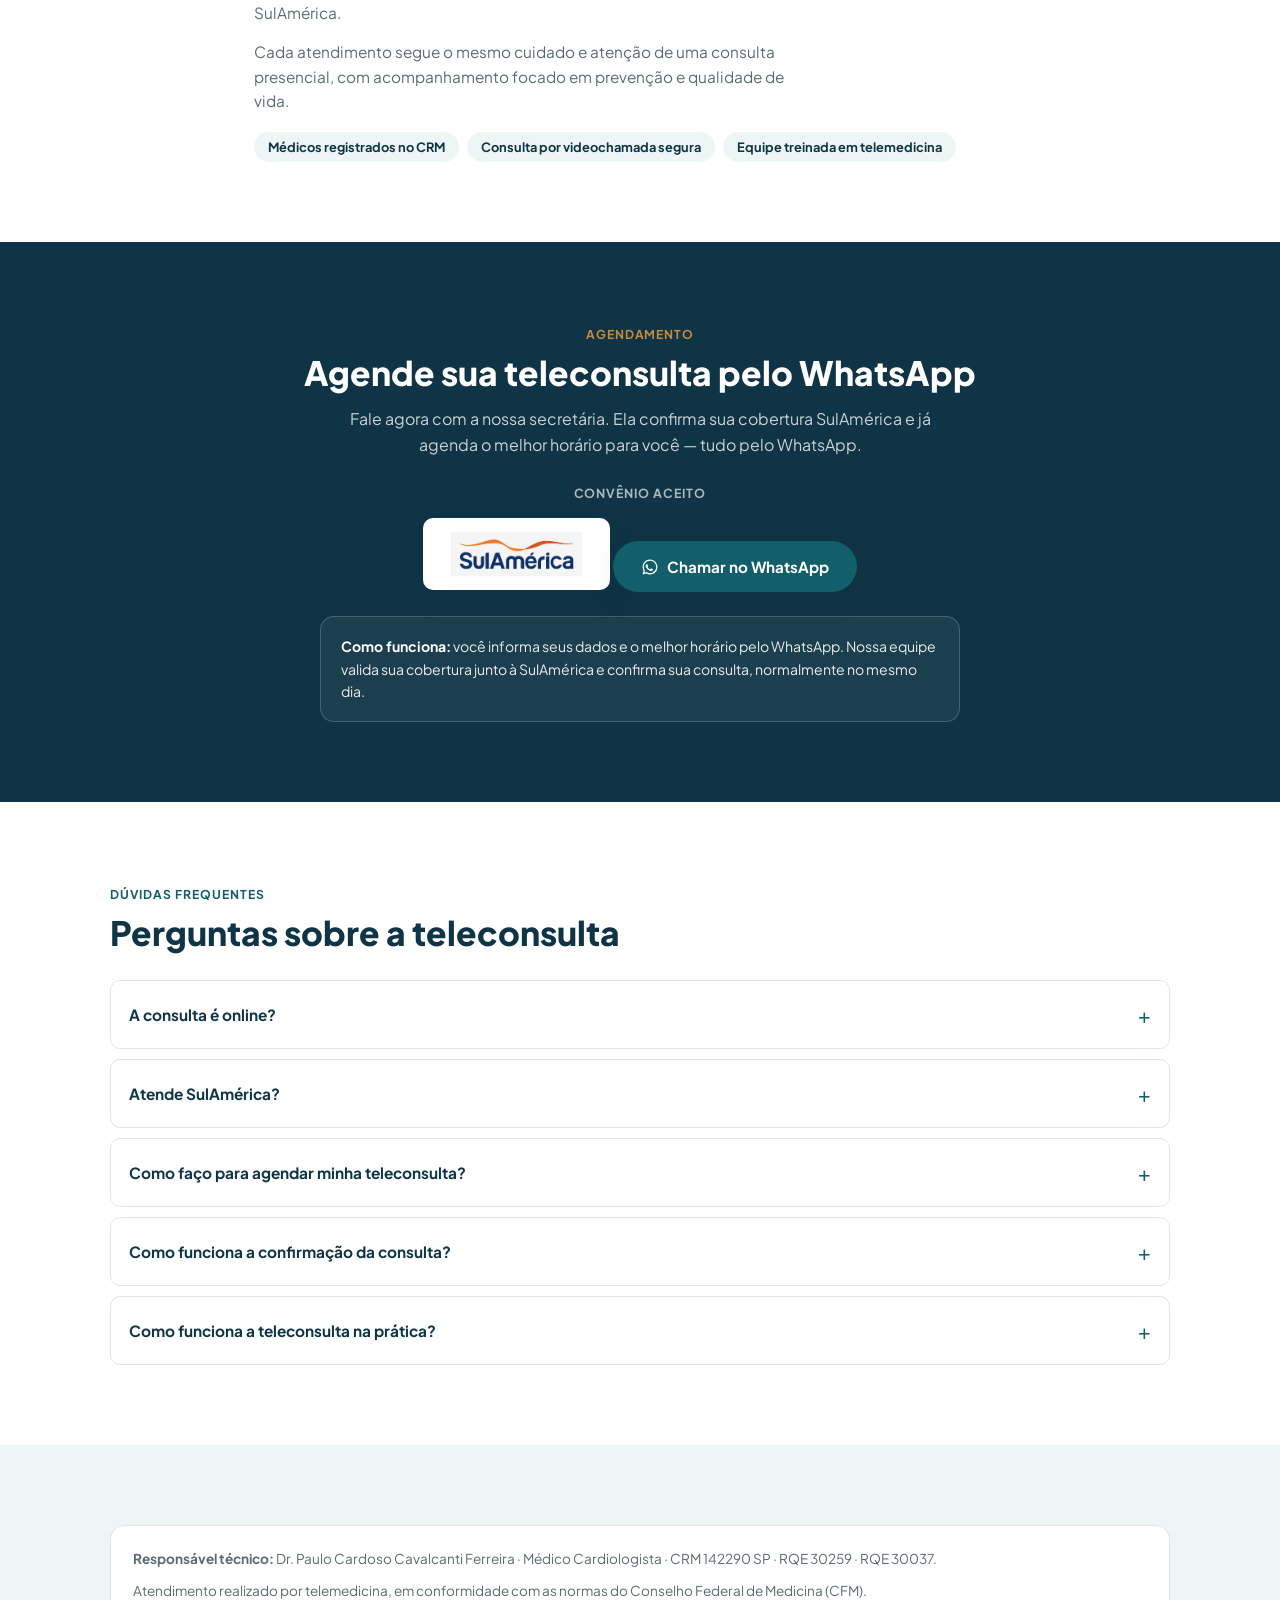
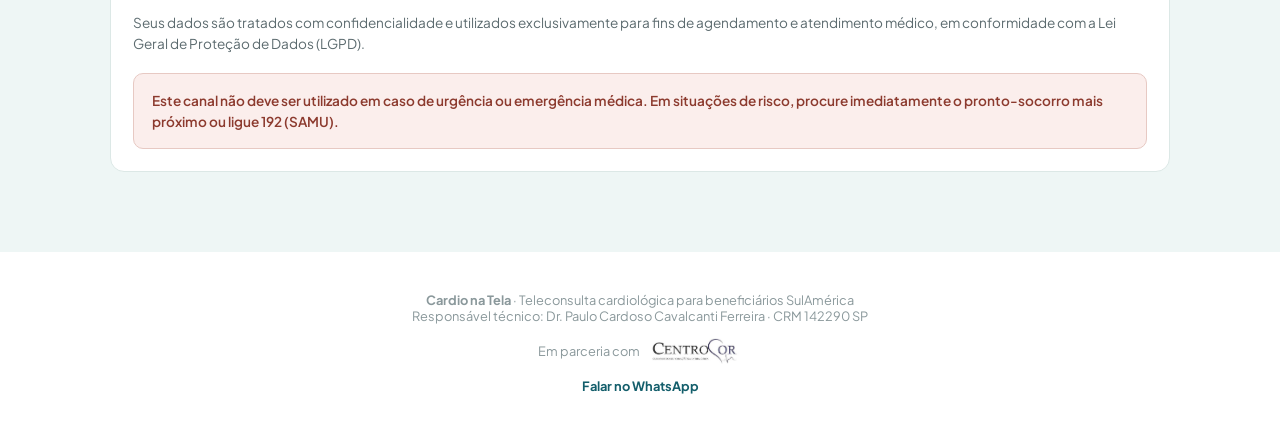
==== commit 64e4babb: "Aumenta o destaque do logo SulAmérica na página Logo maior no chip do hero e badge bem maior na seçã" ====
--- a/cardio-na-tela.html
+++ b/cardio-na-tela.html
@@ -243,6 +243,7 @@
       <h2 class="ctl-h2">Agende sua teleconsulta pelo WhatsApp</h2>
       <p class="ctl-lede" style="margin-left:auto;margin-right:auto;">Fale agora com a nossa secretária. Ela confirma sua cobertura SulAmérica e já agenda o melhor horário para você — tudo pelo WhatsApp.</p>
 
+      <p class="ctl-insurance-label">Convênio aceito</p>
       <div class="ctl-insurance-badge">
         <img src="images/cardio-na-tela/sulamerica-logo.jpg" alt="Convênio SulAmérica" width="2560" height="854" />
       </div>
--- a/cardio-na-tela.css
+++ b/cardio-na-tela.css
@@ -304,12 +304,12 @@
 }
 
 .ctl-chip-logo {
-  height: 16px;
+  height: 22px;
   width: auto;
   flex-shrink: 0;
   background: var(--ctl-white);
-  border-radius: 3px;
-  padding: 2px 4px;
+  border-radius: 4px;
+  padding: 3px 6px;
   display: block;
 }
 
@@ -511,19 +511,28 @@
 
 /* ---- Agendar ---- */
 
+.ctl-insurance-label {
+  margin: 28px 0 10px;
+  font-size: 0.78rem;
+  font-weight: 700;
+  letter-spacing: 0.08em;
+  text-transform: uppercase;
+  color: rgba(255, 255, 255, 0.65);
+}
+
 .ctl-insurance-badge {
   display: inline-flex;
   align-items: center;
   background: var(--ctl-white);
   border-radius: var(--ctl-radius-sm);
-  padding: 10px 18px;
-  margin: 22px 0 0;
+  padding: 14px 28px;
+  margin: 0;
   box-shadow: var(--ctl-shadow);
 }
 
 .ctl-insurance-badge img {
   display: block;
-  height: 26px;
+  height: 44px;
   width: auto;
 }
 
